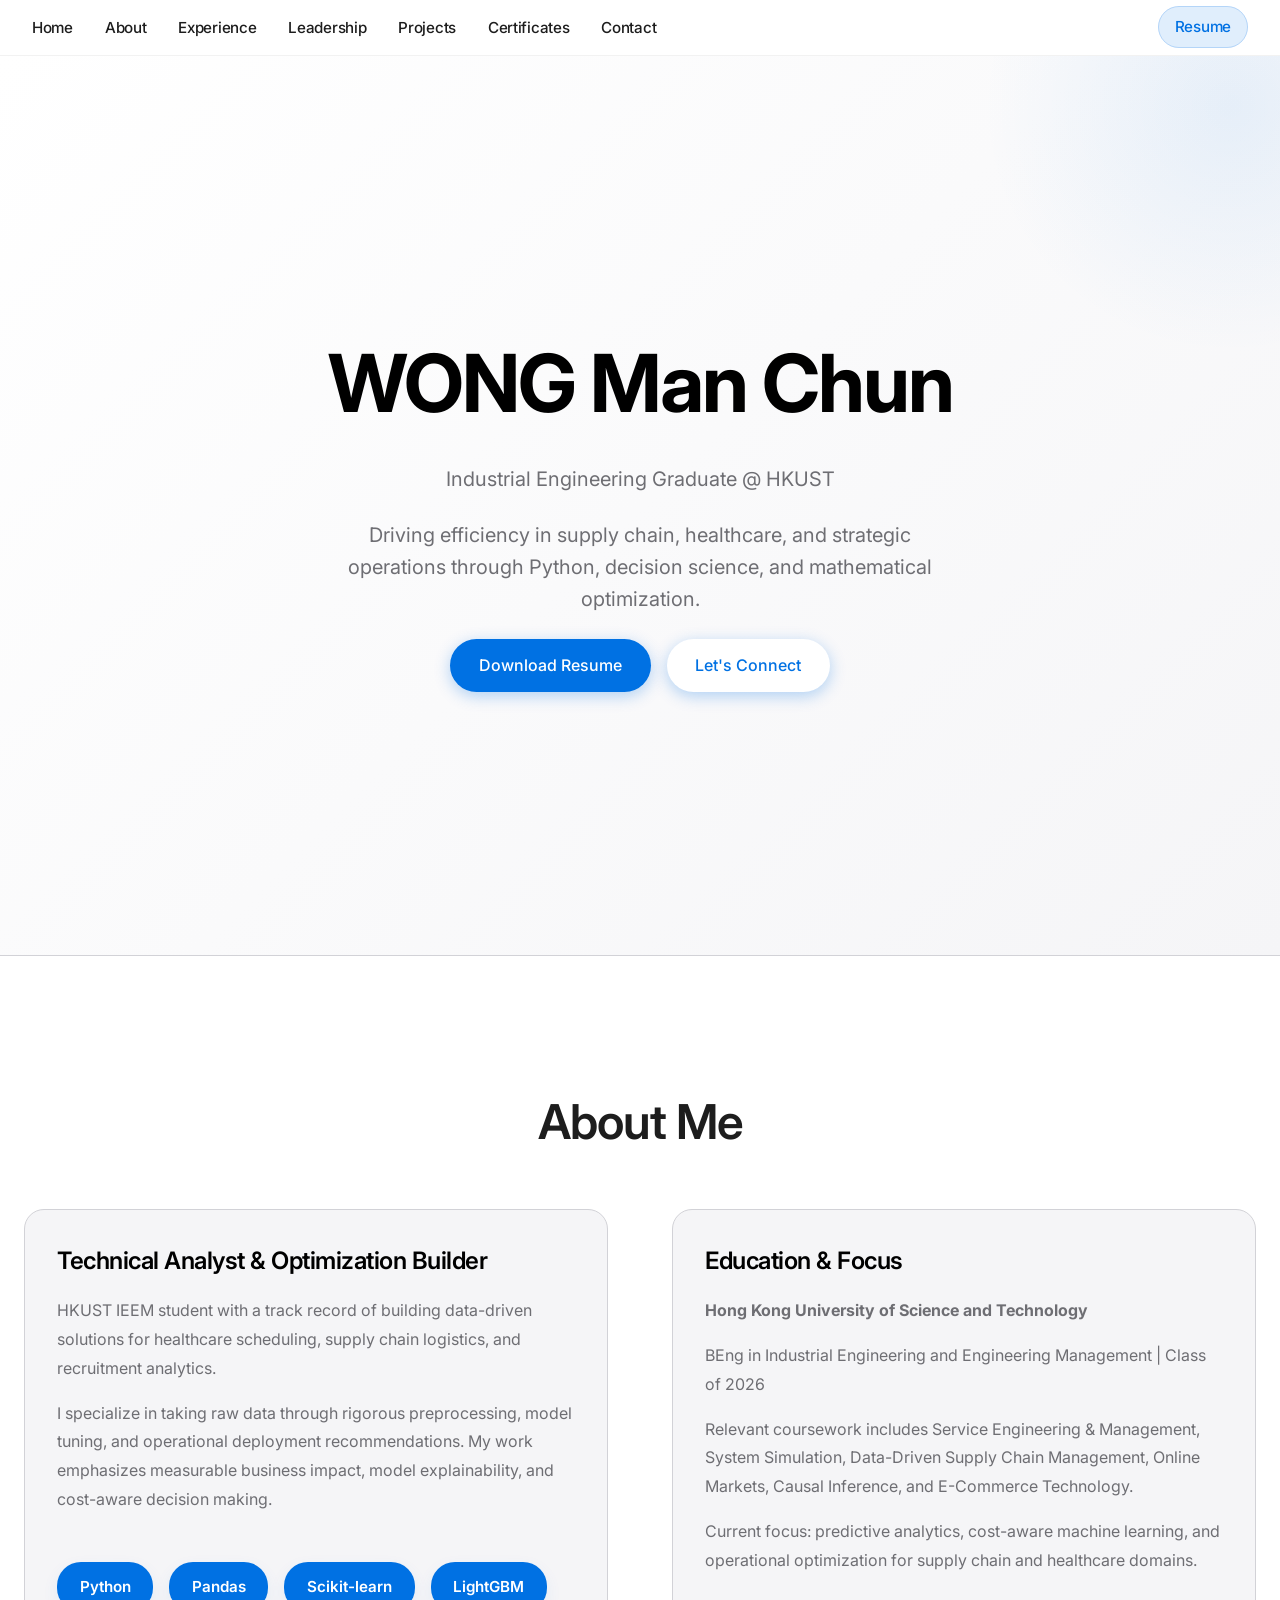
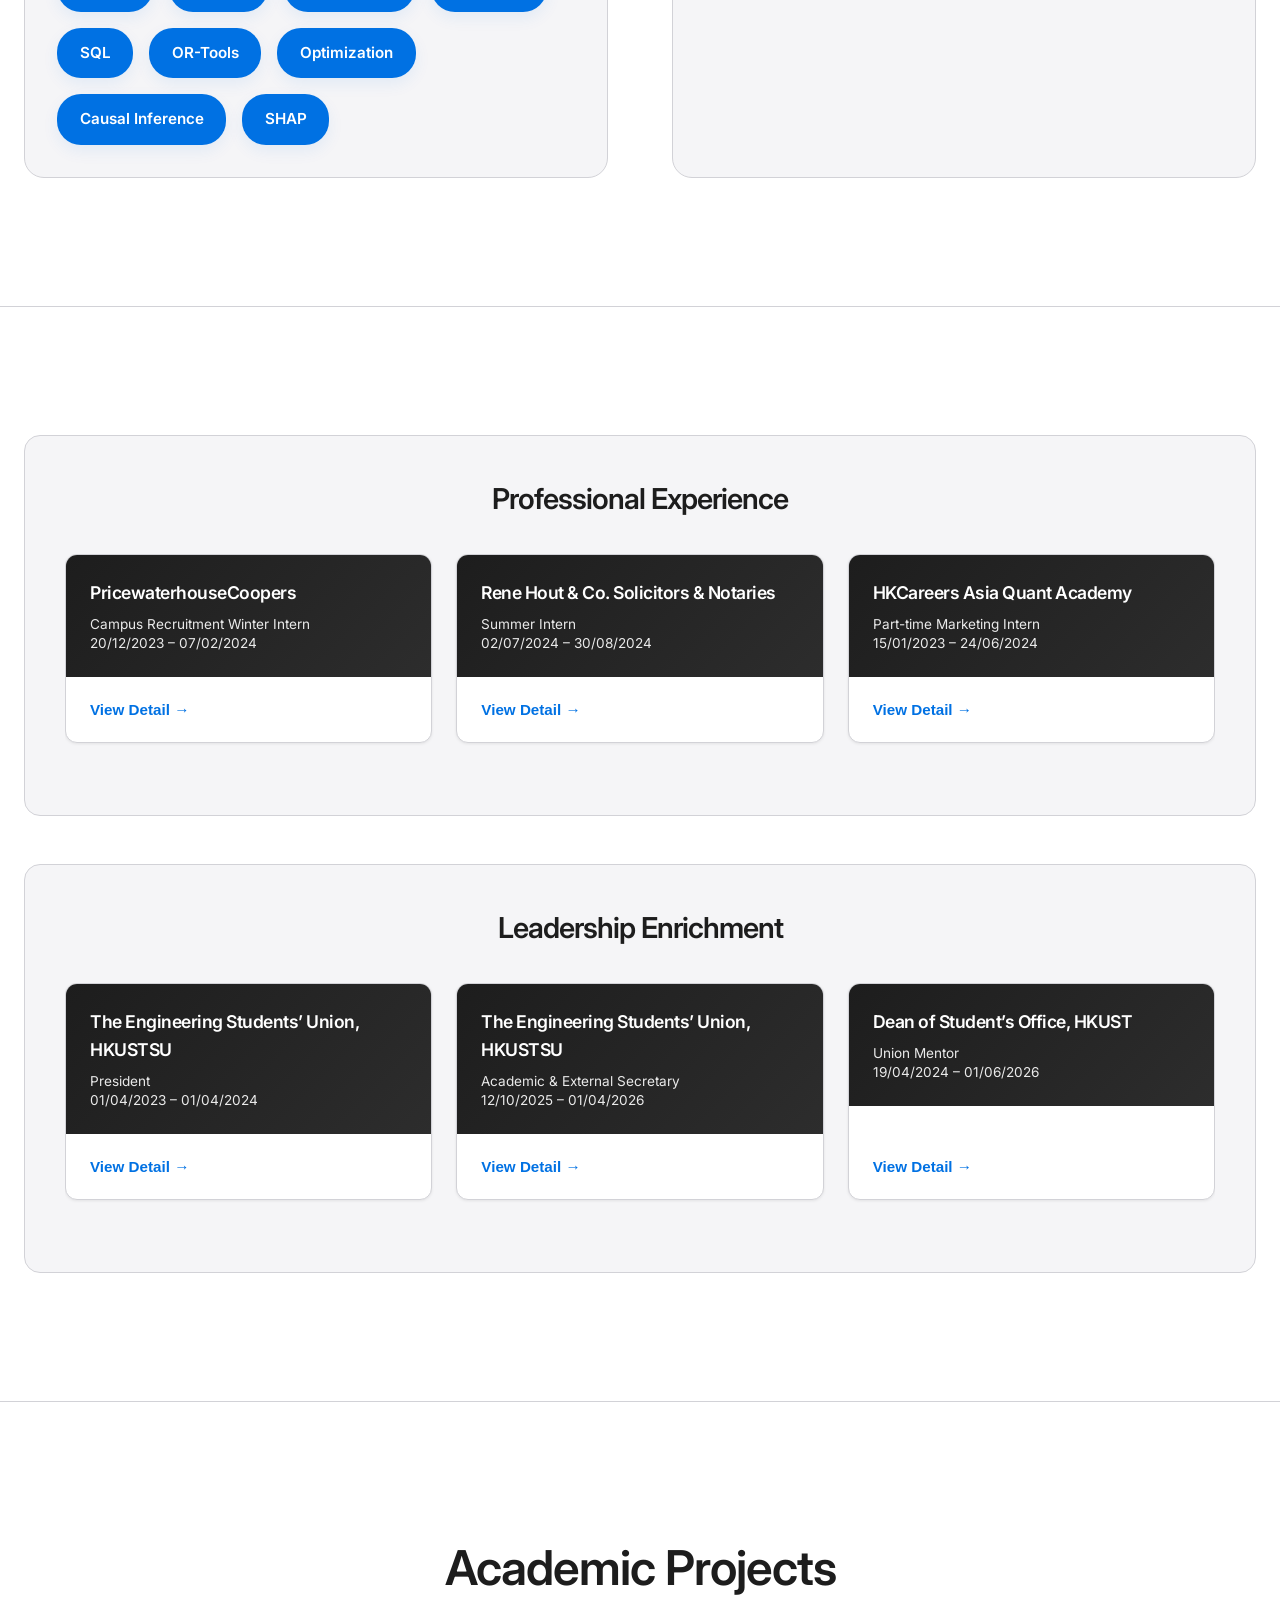
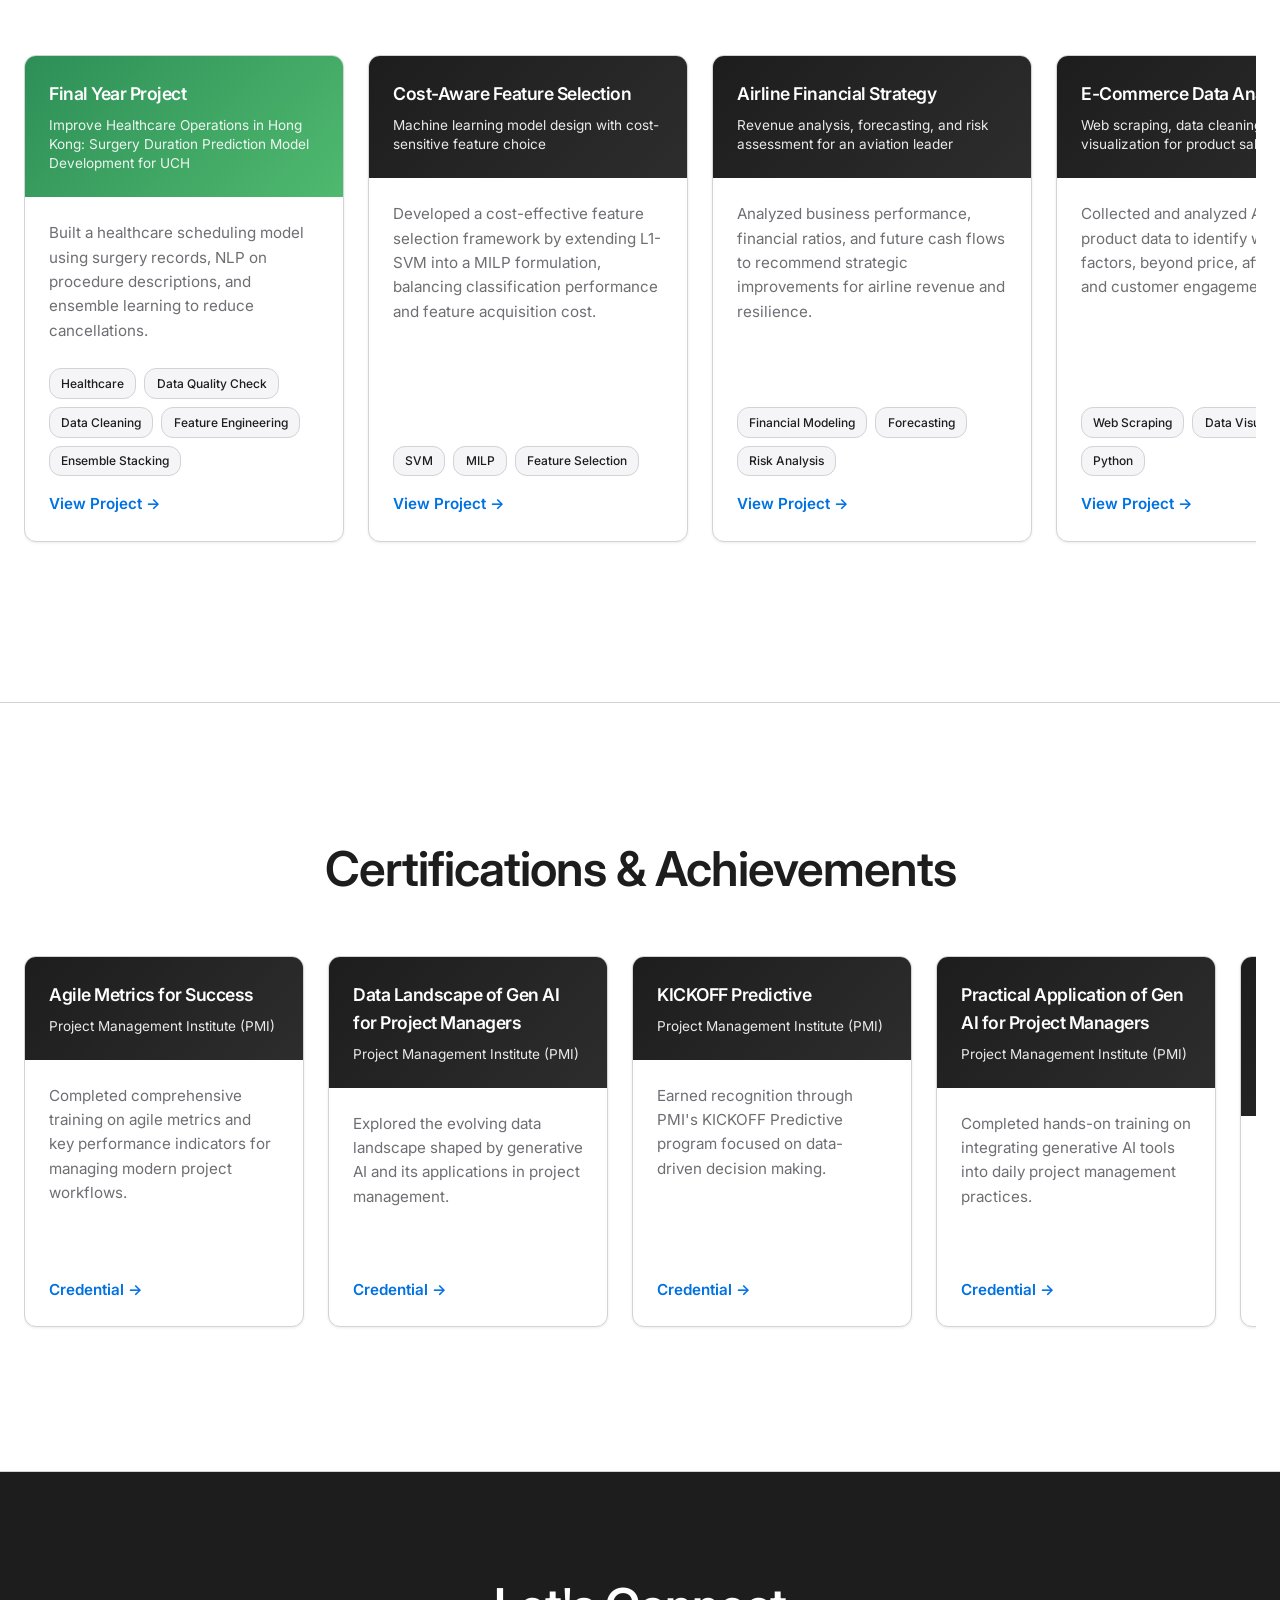
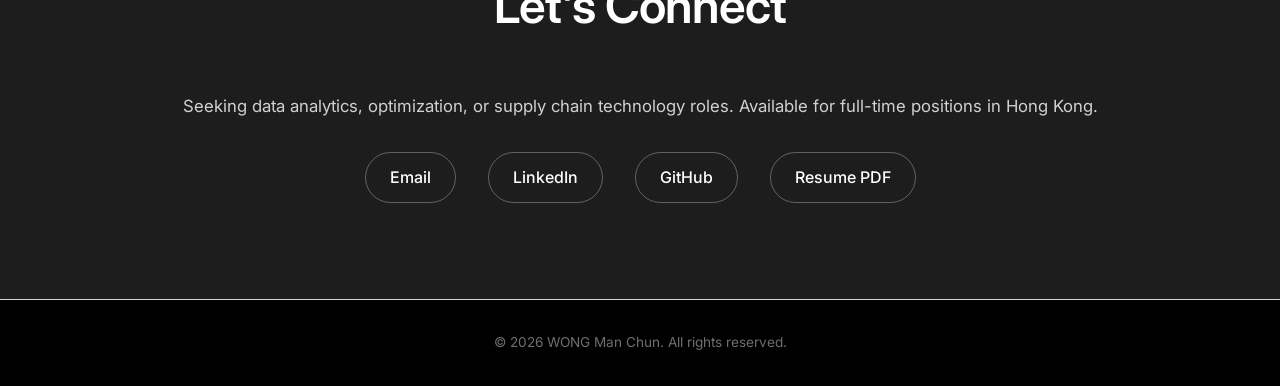
==== index.html @ 38a35022 "Enhance project descriptions and add tags for improved clarity and organization across multiple proj" ====
<!DOCTYPE html>
<html lang="en">
<head>
    <meta charset="UTF-8">
    <meta name="viewport" content="width=device-width, initial-scale=1.0">
    <meta name="description" content="Personal portfolio showcasing academic projects and professional work">
    <title>WONG Man Chun - Academic Portfolio</title>
    <link rel="preconnect" href="https://fonts.googleapis.com">
    <link rel="preconnect" href="https://fonts.gstatic.com" crossorigin>
    <link href="https://fonts.googleapis.com/css2?family=Inter:wght@400;500;600;700;800&display=swap" rel="stylesheet">
    <style>
        * {
            margin: 0;
            padding: 0;
            box-sizing: border-box;
        }

        :root {
            --color-primary: #000;
            --color-secondary: #1d1d1d;
            --color-light: #f5f5f7;
            --color-accent: #0071e3;
            --color-accent-hover: #0077ed;
            --color-text: #1d1d1d;
            --color-text-secondary: #6e6e73;
            --color-border: #d2d2d7;
            --transition: all 0.3s cubic-bezier(0.4, 0, 0.2, 1);
            --shadow-sm: 0 1px 3px rgba(0, 0, 0, 0.08);
            --shadow-md: 0 4px 12px rgba(0, 0, 0, 0.1);
            --shadow-lg: 0 12px 40px rgba(0, 0, 0, 0.12);
        }

        body {
            font-family: 'Inter', -apple-system, BlinkMacSystemFont, 'Segoe UI', 'Helvetica Neue', sans-serif;
            line-height: 1.6;
            color: var(--color-text);
            background-color: #ffffff;
            overflow-x: hidden;
        }

        html {
            scroll-behavior: smooth;
        }

        /* Navigation */
        nav {
            position: fixed;
            top: 0;
            width: 100%;
            background: rgba(255, 255, 255, 0.95);
            backdrop-filter: blur(10px);
            border-bottom: 1px solid rgba(0, 0, 0, 0.05);
            z-index: 1000;
            height: 56px;
            display: flex;
            align-items: center;
        }

        nav ul {
            display: flex;
            align-items: center;
            justify-content: center;
            list-style: none;
            gap: 2rem;
            width: 100%;
            padding: 0 2rem;
        }

        nav a {
            text-decoration: none;
            color: var(--color-text);
            font-size: 0.95rem;
            font-weight: 500;
            letter-spacing: -0.3px;
            transition: var(--transition);
            position: relative;
        }

        nav li.nav-button {
            margin-left: auto;
        }

        nav li.nav-button a {
            padding: 0.65rem 1rem;
            border-radius: 999px;
            background: rgba(0, 113, 227, 0.12);
            border: 1px solid rgba(0, 113, 227, 0.2);
            color: var(--color-accent);
        }

        nav li.nav-button a:hover {
            background: var(--color-accent);
            color: white;
        }

        nav li.nav-button a::after {
            display: none;
        }

        nav a::after {
            content: '';
            position: absolute;
            bottom: -6px;
            left: 0;
            width: 0;
            height: 2px;
            background: var(--color-accent);
            transition: var(--transition);
        }

        nav a:hover::after {
            width: 100%;
        }

        /* Spacing */
        body {
            padding-top: 56px;
        }

        .container {
            max-width: 1400px;
            margin: 0 auto;
            padding: 0 1.5rem;
        }

        /* Hero Section */
        .hero {
            height: 100vh;
            display: flex;
            flex-direction: column;
            justify-content: center;
            align-items: center;
            text-align: center;
            background: linear-gradient(135deg, #ffffff 0%, #f5f5f7 100%);
            position: relative;
            overflow: hidden;
        }

        .hero::before {
            content: '';
            position: absolute;
            width: 500px;
            height: 500px;
            background: radial-gradient(circle, rgba(0, 113, 227, 0.08) 0%, transparent 70%);
            border-radius: 50%;
            top: -200px;
            right: -200px;
        }

        .hero h1 {
            font-size: clamp(3rem, 8vw, 5rem);
            font-weight: 700;
            letter-spacing: -2px;
            margin-bottom: 1rem;
            color: var(--color-primary);
            position: relative;
            z-index: 1;
        }

        .hero p {
            font-size: clamp(1rem, 3vw, 1.25rem);
            color: var(--color-text-secondary);
            max-width: 600px;
            margin-bottom: 1.5rem;
            font-weight: 400;
            line-height: 1.6;
            position: relative;
            z-index: 1;
        }

        .hero-subtitle {
            font-size: clamp(1.15rem, 2.2vw, 1.5rem);
            color: var(--color-accent);
            font-weight: 600;
            margin-bottom: 1rem;
            position: relative;
            z-index: 1;
        }

        .hero-copy {
            max-width: 620px;
            margin: 0 auto 2rem;
            font-size: clamp(1rem, 2vw, 1.1rem);
            color: var(--color-text-secondary);
            line-height: 1.8;
            position: relative;
            z-index: 1;
        }

        .cta-button {
            display: inline-block;
            padding: 0.85rem 1.8rem;
            background: var(--color-accent);
            color: white;
            border: none;
            border-radius: 980px;
            text-decoration: none;
            font-weight: 500;
            font-size: 1rem;
            cursor: pointer;
            transition: var(--transition);
            position: relative;
            z-index: 1;
            box-shadow: 0 4px 16px rgba(0, 113, 227, 0.3);
        }

        .cta-button:hover {
            background: var(--color-accent-hover);
            box-shadow: 0 8px 24px rgba(0, 113, 227, 0.4);
            transform: translateY(-2px);
        }

        .hero-actions {
            display: flex;
            justify-content: center;
            align-items: center;
            gap: 1rem;
            flex-wrap: wrap;
            position: relative;
            z-index: 1;
        }

        .hero-highlights {
            display: inline-flex;
            flex-wrap: wrap;
            justify-content: center;
            gap: 0.75rem;
            margin-top: 1.75rem;
            position: relative;
            z-index: 1;
        }

        .hero-highlight {
            background: rgba(0, 113, 227, 0.1);
            color: var(--color-text);
            border: 1px solid rgba(0, 113, 227, 0.18);
            border-radius: 999px;
            padding: 0.8rem 1.15rem;
            font-size: 0.95rem;
            font-weight: 600;
        }

        .resume-bubble {
            display: inline-flex;
            align-items: center;
            justify-content: center;
            gap: 0.55rem;
            padding: 0.9rem 1.2rem;
            border-radius: 999px;
            background: rgba(0, 113, 227, 0.12);
            color: var(--color-primary);
            text-decoration: none;
            font-weight: 600;
            font-size: 0.95rem;
            transition: var(--transition);
            border: 1px solid rgba(0, 113, 227, 0.25);
            box-shadow: 0 8px 22px rgba(0, 113, 227, 0.08);
        }

        .resume-bubble:hover {
            background: var(--color-accent);
            color: white;
            border-color: transparent;
            transform: translateY(-2px);
        }

        .resume-bubble::before {
            content: '↗';
            display: inline-block;
            font-size: 1rem;
        }

        /* Sections */
        section {
            padding: 8rem 0;
            border-bottom: 1px solid var(--color-border);
            scroll-margin-top: 90px;
        }

        section:last-child {
            border-bottom: none;
        }

        h2 {
            font-size: clamp(2.2rem, 5vw, 3rem);
            font-weight: 600;
            margin-bottom: 3rem;
            text-align: center;
            letter-spacing: -1px;
        }

        h3 {
            font-weight: 600;
            letter-spacing: -0.5px;
        }

        /* About Section */
        .about {
            background: #ffffff;
        }

        .about-content {
            display: grid;
            grid-template-columns: 1fr 1fr;
            gap: 4rem;
            align-items: stretch;
        }

        .about-text {
            background: var(--color-light);
            border: 1px solid var(--color-border);
            border-radius: 20px;
            padding: 2rem;
            display: flex;
            flex-direction: column;
            justify-content: flex-start;
            gap: 1rem;
        }

        .about-text h3 {
            font-size: 1.5rem;
            margin-bottom: 0;
            color: var(--color-primary);
        }

        .about-text p {
            margin-bottom: 0;
            color: var(--color-text-secondary);
            line-height: 1.8;
            font-weight: 400;
        }

        .skills {
            display: flex;
            flex-wrap: wrap;
            gap: 1rem;
            margin-top: 2rem;
        }

        .skill-tag {
            background: var(--color-accent);
            padding: 0.75rem 1.35rem;
            border-radius: 24px;
            font-size: 0.95rem;
            border: 1px solid rgba(0, 113, 227, 0.15);
            color: white;
            font-weight: 600;
            transition: var(--transition);
            cursor: default;
            box-shadow: 0 6px 16px rgba(0, 113, 227, 0.08);
        }

        .skill-tag:hover {
            background: var(--color-accent-hover);
            color: white;
            box-shadow: 0 8px 20px rgba(0, 113, 227, 0.16);
        }

        /* Experience & Leadership Sections */
        .split-sections-wrapper {
            display: grid;
            grid-template-columns: 1fr;
            gap: 3rem;
            width: 100%;
        }

        .split-section {
            background: var(--color-light);
            border-radius: 16px;
            padding: 2.5rem;
            border: 1px solid var(--color-border);
            transition: var(--transition);
            scroll-margin-top: 90px;
        }

        .split-section:hover {
            box-shadow: var(--shadow-lg);
            border-color: var(--color-accent);
        }

        .split-section h2 {
            margin-bottom: 2rem;
            text-align: center;
            font-size: 1.8rem;
        }

        .split-scroll-wrap {
            overflow-x: auto;
            padding-bottom: 1rem;
            scroll-behavior: smooth;
        }

        .split-scroll-wrap::-webkit-scrollbar {
            height: 6px;
        }

        .split-scroll-wrap::-webkit-scrollbar-track {
            background: rgba(0, 0, 0, 0.05);
            border-radius: 10px;
        }

        .split-scroll-wrap::-webkit-scrollbar-thumb {
            background: var(--color-accent);
            border-radius: 10px;
        }

        .split-card-grid {
            display: flex;
            gap: 1.5rem;
            min-height: 100%;
        }

        .project-card {
            background: white;
            border-radius: 12px;
            overflow: hidden;
            transition: var(--transition);
            box-shadow: var(--shadow-sm);
            border: 1px solid var(--color-border);
            flex: 0 0 280px;
            display: flex;
            flex-direction: column;
        }

        .project-card:hover {
            transform: translateY(-8px);
            box-shadow: var(--shadow-lg);
            border-color: var(--color-accent);
        }

        .project-header {
            background: linear-gradient(135deg, var(--color-secondary) 0%, #2d2d2d 100%);
            color: white;
            padding: 1.5rem;
            flex-shrink: 0;
        }

        .project-header h3 {
            font-size: 1.1rem;
            margin-bottom: 0.5rem;
            font-weight: 600;
        }

        .project-header p {
            opacity: 0.8;
            font-size: 0.85rem;
            line-height: 1.4;
        }

        .project-card.final-year .project-header {
            background: linear-gradient(135deg, #2d8f57 0%, #4fb96f 100%);
        }

        .project-body {
            padding: 1.5rem;
            flex-grow: 1;
            display: flex;
            flex-direction: column;
        }

        .project-body p {
            color: var(--color-text-secondary);
            font-size: 0.95rem;
            line-height: 1.6;
            margin-bottom: 1rem;
            flex-grow: 1;
        }

        .project-tags {
            display: flex;
            flex-wrap: wrap;
            gap: 0.5rem;
            margin-bottom: 1rem;
        }

        .project-tag {
            background: var(--color-light);
            color: var(--color-text);
            padding: 0.3rem 0.7rem;
            border-radius: 12px;
            font-size: 0.75rem;
            font-weight: 500;
            border: 1px solid var(--color-border);
        }

        .project-link, .detail-button {
            color: var(--color-accent);
            text-decoration: none;
            font-weight: 600;
            font-size: 0.95rem;
            transition: var(--transition);
            display: inline-flex;
            align-items: center;
            gap: 0.5rem;
            background: none;
            border: none;
            cursor: pointer;
            padding: 0;
            margin-top: auto;
        }

        .project-link:hover, .detail-button:hover {
            color: var(--color-accent-hover);
            gap: 0.75rem;
        }

        /* Projects Section */
        .project-highlight-row {
            display: grid;
            grid-template-columns: 280px minmax(0, 1fr);
            gap: 2rem;
            align-items: stretch;
            margin-bottom: 3rem;
        }

        .project-card.fixed-card {
            min-width: 280px;
            max-width: 280px;
            align-self: stretch;
        }

        .projects-scroll-wrap {
            min-width: 0;
            overflow-x: auto;
            padding-bottom: 1rem;
            scroll-behavior: smooth;
        }

        .projects-scroll-wrap::-webkit-scrollbar {
            height: 6px;
        }

        .projects-scroll-wrap::-webkit-scrollbar-track {
            background: rgba(0, 0, 0, 0.05);
            border-radius: 10px;
        }

        .projects-scroll-wrap::-webkit-scrollbar-thumb {
            background: var(--color-accent);
            border-radius: 10px;
        }

        .project-cards-row {
            display: flex;
            gap: 1.5rem;
            min-height: 100%;
            padding-bottom: 1rem;
        }

        .project-cards-row .project-card {
            flex: 0 0 320px;
            width: 320px;
        }

        .projects-grid {
            display: grid;
            grid-template-columns: repeat(auto-fit, minmax(280px, 1fr));
            gap: 1.5rem;
            padding-bottom: 1rem;
        }

        .projects-grid::-webkit-scrollbar {
            height: 6px;
        }

        .projects-grid::-webkit-scrollbar-track {
            background: rgba(0, 0, 0, 0.05);
            border-radius: 10px;
        }

        .projects-grid::-webkit-scrollbar-thumb {
            background: var(--color-accent);
            border-radius: 10px;
        }

        .project-selector-row {
            display: flex;
            justify-content: space-between;
            align-items: center;
            gap: 1rem;
            flex-wrap: wrap;
            margin-bottom: 1.5rem;
        }

        .project-selector-label {
            display: block;
            margin-bottom: 0.5rem;
            font-size: 0.95rem;
            font-weight: 600;
            color: var(--color-text-secondary);
        }

        .project-select {
            width: min(420px, 100%);
            padding: 0.95rem 1rem;
            border: 1px solid var(--color-border);
            border-radius: 16px;
            background: white;
            color: var(--color-text);
            font-size: 1rem;
            transition: var(--transition);
        }

        .project-select:focus {
            outline: 2px solid rgba(0, 113, 227, 0.25);
            outline-offset: 2px;
        }

        .project-nav {
            display: flex;
            gap: 0.75rem;
        }

        .project-nav-button {
            border: 1px solid var(--color-border);
            background: white;
            color: var(--color-text);
            padding: 0.85rem 1rem;
            border-radius: 14px;
            cursor: pointer;
            transition: var(--transition);
            min-width: 3rem;
        }

        .project-nav-button:hover {
            border-color: var(--color-accent);
            color: var(--color-accent);
        }

        .project-tabs {
            display: flex;
            gap: 0.75rem;
            overflow-x: auto;
            padding-bottom: 0.5rem;
            scroll-behavior: smooth;
        }

        .project-tabs::-webkit-scrollbar {
            height: 6px;
        }

        .project-tabs::-webkit-scrollbar-track {
            background: rgba(0, 0, 0, 0.05);
            border-radius: 10px;
        }

        .project-tabs::-webkit-scrollbar-thumb {
            background: var(--color-accent);
            border-radius: 10px;
        }

        .project-tab-button {
            border: 1px solid var(--color-border);
            background: var(--color-light);
            color: var(--color-text);
            border-radius: 999px;
            padding: 0.7rem 1rem;
            font-size: 0.9rem;
            cursor: pointer;
            transition: var(--transition);
            white-space: nowrap;
        }

        .project-tab-button.active,
        .project-tab-button:hover {
            background: var(--color-accent);
            color: white;
            border-color: var(--color-accent);
        }

        .project-viewer {
            display: grid;
            gap: 1.5rem;
        }

        .project-viewer .project-card {
            max-width: 100%;
            flex: none;
        }

        .project-card.hidden {
            display: none;
        }

        /* Certificates Grid */
        #certificates-grid {
            display: flex;
            overflow-x: auto;
            gap: 1.5rem;
            padding-bottom: 1rem;
            scroll-behavior: smooth;
        }

        #certificates-grid::-webkit-scrollbar {
            height: 6px;
        }

        #certificates-grid::-webkit-scrollbar-track {
            background: rgba(0, 0, 0, 0.05);
            border-radius: 10px;
        }

        #certificates-grid::-webkit-scrollbar-thumb {
            background: var(--color-accent);
            border-radius: 10px;
        }

        /* Detail Panel */
        .detail-panel {
            display: none;
            margin-top: 2rem;
            padding: 2rem;
            background: var(--color-light);
            border: 1px solid var(--color-border);
            border-radius: 16px;
            box-shadow: var(--shadow-md);
            animation: slideIn 0.3s ease-out;
            position: relative;
        }

        .detail-panel.active {
            display: block;
        }

        .detail-close {
            display: inline-flex;
            align-items: center;
            justify-content: center;
            padding: 0.65rem 1rem;
            border: 1px solid var(--color-border);
            border-radius: 999px;
            background: white;
            color: var(--color-text);
            font-size: 0.95rem;
            font-weight: 600;
            cursor: pointer;
            transition: var(--transition);
            margin-bottom: 1rem;
        }

        .detail-close:hover {
            background: var(--color-accent);
            color: white;
            border-color: var(--color-accent);
        }

        @keyframes slideIn {
            from {
                opacity: 0;
                transform: translateY(-10px);
            }
            to {
                opacity: 1;
                transform: translateY(0);
            }
        }

        .detail-panel h3 {
            margin-bottom: 1rem;
            font-size: 1.3rem;
            color: var(--color-primary);
        }

        .detail-panel ul {
            list-style: disc;
            margin-left: 1.5rem;
            margin-top: 1rem;
        }

        .detail-panel li {
            margin-bottom: 1rem;
            color: var(--color-text-secondary);
            line-height: 1.7;
        }

        /* Contact Section */
        .contact {
            background: linear-gradient(135deg, var(--color-secondary) 0%, #1d1d1d 100%);
            color: white;
            text-align: center;
            padding: 6rem 0 !important;
            border-bottom: none !important;
        }

        .contact h2 {
            color: white;
        }

        .contact p {
            color: rgba(255, 255, 255, 0.8);
            font-size: 1.05rem;
            margin-bottom: 2rem;
        }

        .contact-info {
            display: flex;
            justify-content: center;
            gap: 2rem;
            flex-wrap: wrap;
        }

        .contact-info a {
            color: white;
            text-decoration: none;
            font-weight: 500;
            padding: 0.75rem 1.5rem;
            border: 1px solid rgba(255, 255, 255, 0.3);
            border-radius: 980px;
            transition: var(--transition);
        }

        .contact-info a:hover {
            background: white;
            color: var(--color-primary);
            border-color: white;
        }

        /* Footer */
        footer {
            background: var(--color-primary);
            color: var(--color-text-secondary);
            text-align: center;
            padding: 2rem;
            font-size: 0.85rem;
            border-top: 1px solid var(--color-border);
        }

        /* Responsive Design */
        @media (max-width: 1024px) {
            .project-highlight-row {
                flex-direction: column;
            }

            .project-card.fixed-card {
                flex: 1;
                min-width: auto;
                max-width: 100%;
            }

            .split-sections-wrapper {
                grid-template-columns: 1fr;
            }

            .about-content {
                grid-template-columns: 1fr;
                gap: 2rem;
            }

            nav ul {
                gap: 1.5rem;
            }

            nav a {
                font-size: 0.85rem;
            }
        }

        @media (max-width: 768px) {
            .hero h1 {
                font-size: 2rem;
            }

            .hero p {
                font-size: 1rem;
            }

            h2 {
                font-size: 1.5rem;
                margin-bottom: 2rem;
            }

            section {
                padding: 3rem 0;
            }

            nav ul {
                gap: 1rem;
                font-size: 0.8rem;
            }

            .project-card {
                flex: 0 0 250px;
            }

            .project-viewer .project-card {
                flex: none;
                width: 100%;
            }

            .split-section {
                padding: 1.5rem;
            }

            .split-section h2 {
                font-size: 1.3rem;
            }

            .container {
                padding: 0 1.5rem;
            }

            .contact-info {
                gap: 1rem;
            }

            .contact-info a {
                padding: 0.6rem 1rem;
                font-size: 0.9rem;
            }
        }

        @media (max-width: 480px) {
            nav {
                position: relative;
                height: auto;
            }

            nav ul {
                flex-direction: column;
                gap: 0.75rem;
                padding: 1rem;
            }

            body {
                padding-top: 0;
            }

            .hero {
                height: auto;
                padding: 3rem 0;
            }

            .project-card {
                flex: 0 0 220px;
            }

            section {
                padding: 2rem 0;
            }
        }
    </style>
</head>
<body>
    <!-- Navigation -->
    <nav aria-label="Primary navigation">
        <ul>
            <li><a href="#home">Home</a></li>
            <li><a href="#about">About</a></li>
            <li><a href="#experience">Experience</a></li>
            <li><a href="#leadership">Leadership</a></li>
            <li><a href="#projects">Projects</a></li>
            <li><a href="#certificates">Certificates</a></li>
            <li><a href="#contact">Contact</a></li>
            <li class="nav-button"><a href="resume.pdf" target="_blank" rel="noopener noreferrer">Resume</a></li>
        </ul>
    </nav>

    <main>

    <!-- Hero Section -->
    <section class="hero" id="home">
        <h1>WONG Man Chun</h1>
        <p class="hero-subtitle">Industrial Engineering Graduate @ HKUST</p>
        <p class="hero-copy">Driving efficiency in supply chain, healthcare, and strategic operations through Python, decision science, and mathematical optimization.</p>
        <div class="hero-actions">
            <a href="resume.pdf" class="cta-button" target="_blank" rel="noopener noreferrer">Download Resume</a>
            <a href="#contact" class="cta-button" style="background: white; color: var(--color-accent);">Let's Connect</a>
        </div>
    </section>

    <!-- About Section -->
    <section class="about" id="about">
        <div class="container">
            <h2>About Me</h2>
            <div class="about-content">
                <div class="about-text">
                    <h3>Technical Analyst & Optimization Builder</h3>
                    <p>HKUST IEEM student with a track record of building data-driven solutions for healthcare scheduling, supply chain logistics, and recruitment analytics.</p>
                    <p>I specialize in taking raw data through rigorous preprocessing, model tuning, and operational deployment recommendations. My work emphasizes measurable business impact, model explainability, and cost-aware decision making.</p>
                    <div class="skills">
                        <span class="skill-tag">Python</span>
                        <span class="skill-tag">Pandas</span>
                        <span class="skill-tag">Scikit-learn</span>
                        <span class="skill-tag">LightGBM</span>
                        <span class="skill-tag">SQL</span>
                        <span class="skill-tag">OR-Tools</span>
                        <span class="skill-tag">Optimization</span>
                        <span class="skill-tag">Causal Inference</span>
                        <span class="skill-tag">SHAP</span>
                    </div>
                </div>
                <div class="about-text">
                    <h3>Education & Focus</h3>
                    <p><strong>Hong Kong University of Science and Technology</strong></p>
                    <p>BEng in Industrial Engineering and Engineering Management | Class of 2026</p>
                    <p>Relevant coursework includes Service Engineering & Management, System Simulation, Data-Driven Supply Chain Management, Online Markets, Causal Inference, and E-Commerce Technology.</p>
                    <p>Current focus: predictive analytics, cost-aware machine learning, and operational optimization for supply chain and healthcare domains.</p>
                </div>
            </div>
        </div>
    </section>

    <!-- Experience Section -->
    <section class="projects" id="experience">
        <div class="container">
            <div class="split-sections-wrapper">
                <div class="split-section" id="experience-list">
                    <h2>Professional Experience</h2>
                    <div class="projects-scroll-wrap">
                        <div class="projects-grid">
                            <div class="project-card">
                                <div class="project-header">
                                    <h3>PricewaterhouseCoopers</h3>
                                    <p style="opacity: 0.9; margin: 0;">Campus Recruitment Winter Intern<br>20/12/2023 – 07/02/2024</p>
                                </div>
                                <div class="project-body">
                                    <button class="detail-button" aria-controls="detail-pwc" aria-expanded="false" onclick="showDetail('detail-pwc')">View Detail →</button>
                                </div>
                            </div>
                            <div class="project-card">
                                <div class="project-header">
                                    <h3>Rene Hout & Co. Solicitors & Notaries</h3>
                                    <p style="opacity: 0.9; margin: 0;">Summer Intern<br>02/07/2024 – 30/08/2024</p>
                                </div>
                                <div class="project-body">
                                    <button class="detail-button" aria-controls="detail-rene" aria-expanded="false" onclick="showDetail('detail-rene')">View Detail →</button>
                                </div>
                            </div>
                            <div class="project-card">
                                <div class="project-header">
                                    <h3>HKCareers Asia Quant Academy</h3>
                                    <p style="opacity: 0.9; margin: 0;">Part-time Marketing Intern<br>15/01/2023 – 24/06/2024</p>
                                </div>
                                <div class="project-body">
                                    <button class="detail-button" aria-controls="detail-hkcareers" aria-expanded="false" onclick="showDetail('detail-hkcareers')">View Detail →</button>
                                </div>
                            </div>
                        </div>
                    </div>
                </div>

                <div class="split-section" id="leadership">
                    <h2>Leadership Enrichment</h2>
                    <div class="projects-scroll-wrap">
                        <div class="projects-grid">
                            <div class="project-card">
                                <div class="project-header">
                                    <h3>The Engineering Students’ Union, HKUSTSU</h3>
                                    <p style="opacity: 0.9; margin: 0;">President<br>01/04/2023 – 01/04/2024</p>
                                </div>
                                <div class="project-body">
                                    <button class="detail-button" aria-controls="detail-hkustsu" aria-expanded="false" onclick="showDetail('detail-hkustsu')">View Detail →</button>
                                </div>
                            </div>
                            <div class="project-card">
                                <div class="project-header">
                                    <h3>The Engineering Students’ Union, HKUSTSU</h3>
                                    <p style="opacity: 0.9; margin: 0;">Academic & External Secretary<br>12/10/2025 – 01/04/2026</p>
                                </div>
                                <div class="project-body">
                                    <button class="detail-button" aria-controls="detail-hkustsu" aria-expanded="false" onclick="showDetail('detail-hkustsu')">View Detail →</button>
                                </div>
                            </div>
                            <div class="project-card">
                                <div class="project-header">
                                    <h3>Dean of Student’s Office, HKUST</h3>
                                    <p style="opacity: 0.9; margin: 0;">Union Mentor<br>19/04/2024 – 01/06/2026</p>
                                </div>
                                <div class="project-body">
                                    <button class="detail-button" aria-controls="detail-mentor" aria-expanded="false" onclick="showDetail('detail-mentor')">View Detail →</button>
                                </div>
                            </div>
                        </div>
                    </div>
                </div>
            </div>
            <div id="detail-panels">
                <div id="detail-pwc" class="detail-panel">
                    <h3>PricewaterhouseCoopers — Campus Recruitment Winter Intern</h3>
                    <ul>
                        <li>Managed recruitment analytics for 1,600+ candidates using Workday and Excel, improving data quality and enabling faster stakeholder reporting for campus hiring decisions.</li>
                        <li>Built structured pipelines for candidate tracking, status reconciliation, and event registration across multiple internship streams.</li>
                        <li>Supported the delivery of employer branding and candidate engagement initiatives at the PwC Leap Program and HKU Career Fair 2024.</li>
                    </ul>
                </div>
                <div id="detail-rene" class="detail-panel">
                    <h3>Rene Hout & Co. Solicitors & Notaries — Summer Intern</h3>
                    <ul>
                        <li>Executed comprehensive land and company searches and registered conveyancing documents with the Land Registry; ensured 100% compliance with statutory legal standards and internal quality controls.</li>
                        <li>Conducted 3 on-site inspections to verify property conditions and assess physical assets, contributing to the due diligence process for conveyancing and real estate transactions.</li>
                        <li>Supported legal proceedings by attending court hearings and managing the filing of formal documents, demonstrating a practical understanding of Hong Kong judicial procedures and legal protocols.</li>
                    </ul>
                </div>
                <div id="detail-hkcareers" class="detail-panel">
                    <h3>HKCareers Asia Quant Academy — Part-time Marketing Intern</h3>
                    <ul>
                        <li>Created Python-based learning content and data visualizations for quant trading topics, including Pandas workflows, backtesting, and market analytics.</li>
                        <li>Analyzed historical financial data to identify downturn patterns and growth drivers, supporting course development with evidence-based insights.</li>
                        <li>Reviewed and synthesized quantitative curriculum material to maintain technical accuracy and relevance for prospective learners.</li>
                    </ul>
                </div>
                <div id="detail-hkustsu" class="detail-panel">
                    <h3>The Engineering Students’ Union, HKUSTSU</h3>
                    <p style="margin-top: 1.5rem; font-weight: 600;">President — 01/04/2023 – 01/04/2024</p>
                        <li>Directed an executive committee of 11 members by implementing a structured division of labor and streamlined internal communication protocols; orchestrated large-scale campus initiatives to enhance student engagement and professional development opportunities for 500+ engineering students.</li>
                        <li>Executed a strategic corporate outreach campaign, successfully pitching and securing sponsorships or participation from 50+ industry leaders, including CLP Power, Amazon, and Towngas.</li>
                    <p style="margin-top: 1.5rem; font-weight: 600;">Academic & External Secretary — 12/10/2025 – 01/04/2026</p>
                        <li>Responsible for the correspondence of the Union and external executive duties.</li>
                        <li>Managed all academic affairs of the Union, ensuring clear communication and alignment across student-led initiatives.</li>
                    <div class="project-tags">
                        <a class="project-tag" href="https://esu.su.hkust.edu.hk/index.html" target="_blank" rel="noopener noreferrer">Website</a>
                        <a class="project-tag" href="https://www.instagram.com/esu_hkustsu/" target="_blank" rel="noopener noreferrer">Instagram</a>
                    </div>
                </div>
                <div id="detail-mentor" class="detail-panel">
                    <h3>Dean of Student’s Office, HKUST — Union Mentor</h3>
                    <ul>
                        <li>Provided personalized coaching and developmental oversight for executive committees of The Engineering Students’ Union, identifying individual challenges and delivering tailored guidance to support personal growth.</li>
                        <li>Collaborated with the Leadership Advancement Program for Student Organizations to facilitate event planning and logistics, ensuring the successful execution of campus-wide leadership initiatives.</li>
                    </ul>
                    <div class="project-tags">
                        <a class="project-tag" href="https://www.instagram.com/hkust_dstossa/" target="_blank" rel="noopener noreferrer">Instagram</a>
                    </div>
                </div>
            </div>
        </div>
    </section>

    <script>
        function updateDetailButtons(activePanelId) {
            const buttons = document.querySelectorAll('.detail-button');
            buttons.forEach(button => {
                const target = button.getAttribute('aria-controls');
                button.setAttribute('aria-expanded', target === activePanelId ? 'true' : 'false');
            });
        }

        function showDetail(panelId) {
            const panels = document.querySelectorAll('#detail-panels .detail-panel');
            panels.forEach(panel => panel.classList.remove('active'));
            const target = document.getElementById(panelId);
            updateDetailButtons(panelId);
            if (target) {
                target.classList.add('active');
                target.scrollIntoView({ behavior: 'smooth', block: 'center' });
            }
        }

        function hideDetails() {
            const panels = document.querySelectorAll('#detail-panels .detail-panel');
            panels.forEach(panel => panel.classList.remove('active'));
            updateDetailButtons('');
            const section = document.getElementById('experience');
            if (section) {
                section.scrollIntoView({ behavior: 'smooth', block: 'start' });
            }
        }

        document.querySelectorAll('.detail-panel').forEach(panel => {
            const closeButton = document.createElement('button');
            closeButton.type = 'button';
            closeButton.className = 'detail-close';
            closeButton.textContent = 'Close details';
            closeButton.addEventListener('click', hideDetails);
            panel.insertBefore(closeButton, panel.firstChild);
        });

        window.addEventListener('DOMContentLoaded', () => {
            const projectSelector = document.getElementById('project-selector');
            const projectTabs = document.querySelectorAll('.project-tab-button');
            const projectCards = document.querySelectorAll('.academic-project-card');

            function setSelectedProject(projectId) {
                projectCards.forEach(card => {
                    card.classList.toggle('hidden', card.dataset.project !== projectId);
                });
                projectTabs.forEach(tab => {
                    const isActive = tab.dataset.project === projectId;
                    tab.classList.toggle('active', isActive);
                    tab.setAttribute('aria-selected', isActive ? 'true' : 'false');
                });
                if (projectSelector) {
                    projectSelector.value = projectId;
                }
                const activeTab = document.querySelector(`.project-tab-button[data-project="${projectId}"]`);
                if (activeTab) {
                    activeTab.scrollIntoView({ behavior: 'smooth', inline: 'center', block: 'nearest' });
                }
            }

            function changeProject(direction) {
                if (!projectSelector) return;
                const values = Array.from(projectSelector.options).map(option => option.value);
                const currentIndex = values.indexOf(projectSelector.value);
                const nextIndex = (currentIndex + direction + values.length) % values.length;
                setSelectedProject(values[nextIndex]);
            }

            if (projectSelector) {
                projectSelector.addEventListener('change', event => {
                    setSelectedProject(event.target.value);
                });
            }

            projectTabs.forEach(tab => {
                tab.addEventListener('click', () => {
                    setSelectedProject(tab.dataset.project);
                });
            });

            const prevButton = document.getElementById('prev-project');
            const nextButton = document.getElementById('next-project');

            if (prevButton) {
                prevButton.addEventListener('click', () => changeProject(-1));
            }

            if (nextButton) {
                nextButton.addEventListener('click', () => changeProject(1));
            }

            setSelectedProject('final-year');
        });
    </script>

    <!-- Projects Section -->
    <section class="projects" id="projects">
        <div class="container">
            <h2>Academic Projects</h2>
            <div class="projects-scroll-wrap">
                <div class="project-cards-row">
                    <div class="project-card final-year">
                        <div class="project-header">
                            <h3>Final Year Project</h3>
                            <p style="opacity: 0.9; margin: 0;">Improve Healthcare Operations in Hong Kong: Surgery Duration Prediction Model Development for UCH</p>
                        </div>
                        <div class="project-body">
                            <p>Built a healthcare scheduling model using surgery records, NLP on procedure descriptions, and ensemble learning to reduce cancellations.</p>
                            <div class="project-tags">
                                <span class="project-tag">Healthcare</span>
                                <span class="project-tag">Data Quality Check</span>
                                <span class="project-tag">Data Cleaning</span>
                                <span class="project-tag">Feature Engineering</span>
                                <span class="project-tag">Ensemble Stacking</span>
                            </div>
                            <a href="project-final-year-surgery-scheduling.html" class="project-link">View Project →</a>
                        </div>
                    </div>
                    <div class="project-card">
                        <div class="project-header">
                            <h3>Cost-Aware Feature Selection</h3>
                            <p style="opacity: 0.9; margin: 0;">Machine learning model design with cost-sensitive feature choice</p>
                        </div>
                        <div class="project-body">
                            <p>Developed a cost-effective feature selection framework by extending L1-SVM into a MILP formulation, balancing classification performance and feature acquisition cost.</p>
                            <div class="project-tags">
                                <span class="project-tag">SVM</span>
                                <span class="project-tag">MILP</span>
                                <span class="project-tag">Feature Selection</span>
                            </div>
                            <a href="project-cost-effective-feature-selection.html" class="project-link">View Project →</a>
                        </div>
                    </div>
                    <div class="project-card">
                        <div class="project-header">
                            <h3>Airline Financial Strategy</h3>
                            <p style="opacity: 0.9; margin: 0;">Revenue analysis, forecasting, and risk assessment for an aviation leader</p>
                        </div>
                        <div class="project-body">
                            <p>Analyzed business performance, financial ratios, and future cash flows to recommend strategic improvements for airline revenue and resilience.</p>
                            <div class="project-tags">
                                <span class="project-tag">Financial Modeling</span>
                                <span class="project-tag">Forecasting</span>
                                <span class="project-tag">Risk Analysis</span>
                            </div>
                            <a href="project-cathay-pacific-analysis.html" class="project-link">View Project →</a>
                        </div>
                    </div>
                    <div class="project-card">
                        <div class="project-header">
                            <h3>E-Commerce Data Analysis</h3>
                            <p style="opacity: 0.9; margin: 0;">Web scraping, data cleaning, and visualization for product sales insights</p>
                        </div>
                        <div class="project-body">
                            <p>Collected and analyzed Amazon product data to identify which factors, beyond price, affect sales and customer engagement.</p>
                            <div class="project-tags">
                                <span class="project-tag">Web Scraping</span>
                                <span class="project-tag">Data Visualization</span>
                                <span class="project-tag">Python</span>
                            </div>
                            <a href="project-ecommerce-data-analysis.html" class="project-link">View Project →</a>
                        </div>
                    </div>
                    <div class="project-card">
                        <div class="project-header">
                            <h3>Vehicle Routing & Zone Optimization</h3>
                            <p style="opacity: 0.9; margin: 0;">Logistics optimization using clustering, TSP solving, and parallel processing</p>
                        </div>
                        <div class="project-body">
                            <p>Designed optimal delivery zones for 30 customer sites across 5 weekdays to minimize total travel distance and routing costs.</p>
                            <div class="project-tags">
                                <span class="project-tag">Optimization</span>
                                <span class="project-tag">OR-Tools</span>
                                <span class="project-tag">Clustering</span>
                            </div>
                            <a href="project-vehicle-routing-optimization.html" class="project-link">View Project →</a>
                        </div>
                    </div>
                    <div class="project-card">
                        <div class="project-header">
                            <h3>Tesla Supply Chain Analysis</h3>
                            <p style="opacity: 0.9; margin: 0;">Strategic analysis of EV manufacturer's supply chain resilience and optimization</p>
                        </div>
                        <div class="project-body">
                            <p>Analyzed Tesla's global supply chain, focusing on inventory management, risk mitigation, and strategic recommendations for operational excellence.</p>
                            <div class="project-tags">
                                <span class="project-tag">Supply Chain</span>
                                <span class="project-tag">Risk Analysis</span>
                                <span class="project-tag">Strategic Planning</span>
                            </div>
                            <a href="project-tesla-supply-chain-analysis.html" class="project-link">View Project →</a>
                        </div>
                    </div>
                    <div class="project-card">
                        <div class="project-header">
                            <h3>RGGI Manufacturing Causal Analysis</h3>
                            <p style="opacity: 0.9; margin: 0;">Geographic RDD + DiD study of RGGI's impact on manufacturing employment</p>
                        </div>
                        <div class="project-body">
                            <p>Investigated whether the 2009 RGGI carbon tax caused manufacturing job or factory relocation from RGGI border counties to neighboring non-RGGI counties.</p>
                            <div class="project-tags">
                                <span class="project-tag">Causal Inference</span>
                                <span class="project-tag">Difference-in-Differences</span>
                                <span class="project-tag">Geographic RDD</span>
                            </div>
                            <a href="project-rggi-manufacturing-causal-analysis.html" class="project-link">View Project →</a>
                        </div>
                    </div>
                    <div class="project-card">
                        <div class="project-header">
                            <h3>Inference for Learning Agents</h3>
                            <p style="opacity: 0.9; margin: 0;">Value inference from bids in quality-weighted first-price auctions</p>
                        </div>
                        <div class="project-body">
                            <p>Simulated no-regret bidders to recover private values, then evaluated inference quality and the impact of inferred reserve pricing on auction revenue.</p>
                            <div class="project-tags">
                                <span class="project-tag">Auction Design</span>
                                <span class="project-tag">No-Regret Learning</span>
                                <span class="project-tag">Inference</span>
                            </div>
                            <a href="project-ieda-4000c-inference.html" class="project-link">View Project →</a>
                        </div>
                    </div>
                </div>
            </div>
        </div>
    </section>

    <!-- Certificates Section -->
    <section class="projects" id="certificates">
        <div class="container">
            <h2>Certifications & Achievements</h2>
            <div class="projects-grid" id="certificates-grid">
                <!-- Certificate 1 -->
                <div class="project-card">
                    <div class="project-header">
                        <h3>Agile Metrics for Success</h3>
                        <p style="opacity: 0.9; margin: 0;">Project Management Institute (PMI)</p>
                    </div>
                    <div class="project-body">
                        <p>Completed comprehensive training on agile metrics and key performance indicators for managing modern project workflows.</p>
                        <a href="https://www.credly.com/badges/02866cb1-0d6e-44c3-9726-d4e2f9f633ad/linked_in_profile" target="_blank" class="project-link">Credential →</a>
                    </div>
                </div>

                <!-- Certificate 2 -->
                <div class="project-card">
                    <div class="project-header">
                        <h3>Data Landscape of Gen AI for Project Managers</h3>
                        <p style="opacity: 0.9; margin: 0;">Project Management Institute (PMI)</p>
                    </div>
                    <div class="project-body">
                        <p>Explored the evolving data landscape shaped by generative AI and its applications in project management.</p>
                        <a href="https://www.credly.com/badges/ed64b74a-f461-4d5c-8d55-ff371ed0ea2b/linked_in_profile" target="_blank" class="project-link">Credential →</a>
                    </div>
                </div>

                <!-- Certificate 3 -->
                <div class="project-card">
                    <div class="project-header">
                        <h3>KICKOFF Predictive</h3>
                        <p style="opacity: 0.9; margin: 0;">Project Management Institute (PMI)</p>
                    </div>
                    <div class="project-body">
                        <p>Earned recognition through PMI's KICKOFF Predictive program focused on data-driven decision making.</p>
                        <a href="https://www.credly.com/badges/4e7bd319-48fe-474e-a8f8-fa2b89d694e7/linked_in_profile" target="_blank" class="project-link">Credential →</a>
                    </div>
                </div>

                <!-- Certificate 4 -->
                <div class="project-card">
                    <div class="project-header">
                        <h3>Practical Application of Gen AI for Project Managers</h3>
                        <p style="opacity: 0.9; margin: 0;">Project Management Institute (PMI)</p>
                    </div>
                    <div class="project-body">
                        <p>Completed hands-on training on integrating generative AI tools into daily project management practices.</p>
                        <a href="https://www.credly.com/badges/6581ac24-881d-485f-be4a-b64ce0bcc164/linked_in_profile" target="_blank" class="project-link">Credential →</a>
                    </div>
                </div>

                <!-- Certificate 5 -->
                <div class="project-card">
                    <div class="project-header">
                        <h3>Talking to AI: Prompt Engineering for Project Managers</h3>
                        <p style="opacity: 0.9; margin: 0;">Project Management Institute (PMI)</p>
                    </div>
                    <div class="project-body">
                        <p>Mastered effective prompt engineering techniques to maximize the value of AI tools in project management workflows.</p>
                        <a href="https://www.credly.com/badges/2f61b20b-e663-49c7-b8e1-aec4f1940983/linked_in_profile" target="_blank" class="project-link">Credential →</a>
                    </div>
                </div>

                <!-- Certificate 6 -->
                <div class="project-card">
                    <div class="project-header">
                        <h3>Environmental, Social, and Governance (ESG)</h3>
                        <p style="opacity: 0.9; margin: 0;">Bloomberg for Education</p>
                    </div>
                    <div class="project-body">
                        <p>Completed comprehensive course on ESG principles and their impact on organizational strategy and sustainability.</p>
                        <a href="https://portal.bloombergforeducation.com/certificates/ZY8P6vxgFd7tK4XBcT5255Cp" target="_blank" class="project-link">Credential →</a>
                    </div>
                </div>

                <!-- Certificate 7 -->
                <div class="project-card">
                    <div class="project-header">
                        <h3>Hong Kong Future Leader Awards 2023 — Finalist</h3>
                        <p style="opacity: 0.9; margin: 0;">CTGoodjobs × Hong Kong Economic Times</p>
                    </div>
                    <div class="project-body">
                        <p>Recognized as a finalist in the prestigious Hong Kong Future Leader Awards 2023, celebrating emerging leadership talent.</p>
                        <a href="https://ochmember.opencerthub.com/verification/?token=vhfsdNCq6BGwPr3M" target="_blank" class="project-link">Credential →</a>
                    </div>
                </div>

                <!-- Certificate 8 -->
                <div class="project-card">
                    <div class="project-header">
                        <h3>SAP: Supply Chain Logistics & Transportation in S/4 HANA</h3>
                        <p style="opacity: 0.9; margin: 0;">Udemy</p>
                    </div>
                    <div class="project-body">
                        <p>Completed 25-hour intensive course on SAP S/4 HANA supply chain logistics and transportation modules. (Completed Jan 16, 2026)</p>
                        <a href="https://www.udemy.com/certificate/UC-7d188a11-9478-4966-bd2d-b0daeae1cecb/" target="_blank" class="project-link">Credential →</a>
                    </div>
                </div>

                <!-- Certificate 9 -->
                <div class="project-card">
                    <div class="project-header">
                        <h3>Accenture Case Simulation</h3>
                        <p style="opacity: 0.9; margin: 0;">Career Hackers × Accenture</p>
                    </div>
                    <div class="project-body">
                        <p>Successfully completed the online Accenture Case Simulation role, demonstrating initiative and commitment to skill advancement.</p>
                        <a href="https://certificate.careerhackers.io/simulation/655770e3b2459ca50d42e3a7" target="_blank" class="project-link">Credential →</a>
                    </div>
                </div>

                <!-- Certificate 10 -->
                <div class="project-card">
                    <div class="project-header">
                        <h3>Management Consulting Specialization</h3>
                        <p style="opacity: 0.9; margin: 0;">Emory University via Coursera</p>
                    </div>
                    <div class="project-body">
                        <p>Completed 5-course specialization on management consulting including consulting approach, tools, and presentations. (Completed Nov 14, 2023)</p>
                        <a href="https://www.coursera.org/account/accomplishments/specialization/certificate/HU9LEEGCSCX9" target="_blank" class="project-link">Credential →</a>
                    </div>
                </div>

                <!-- Certificate 11 -->
                <div class="project-card">
                    <div class="project-header">
                        <h3>Bloomberg Market Concepts</h3>
                        <p style="opacity: 0.9; margin: 0;">Bloomberg for Education</p>
                    </div>
                    <div class="project-body">
                        <p>Completed Bloomberg Market Concepts course covering fundamental principles of financial markets and trading.</p>
                        <a href="https://portal.bloombergforeducation.com/certificates/MQRm2AFD2vBKUgdgWjyJ5USV" target="_blank" class="project-link">Credential →</a>
                    </div>
                </div>
            </div>

            <div id="certificate-detail-panels" style="display: none;">
            </div>
        </div>
    </section>

    <!-- Contact Section -->
    <section class="contact" id="contact">
        <div class="container">
            <h2>Let's Connect</h2>
            <p>Seeking data analytics, optimization, or supply chain technology roles. Available for full-time positions in Hong Kong.</p>
            <div class="contact-info">
                <a href="mailto:matthew20041120@gmail.com">Email</a>
                <a href="https://linkedin.com/in/matthew-wmc" target="_blank" rel="noopener noreferrer">LinkedIn</a>
                <a href="https://github.com/Moon3111" target="_blank" rel="noopener noreferrer">GitHub</a>
                <a href="resume.pdf" target="_blank" rel="noopener noreferrer">Resume PDF</a>
            </div>
        </div>
    </section>

    <!-- Footer -->
    <footer>
        <p>&copy; 2026 WONG Man Chun. All rights reserved.</p>
    </footer>
</body>
</html>
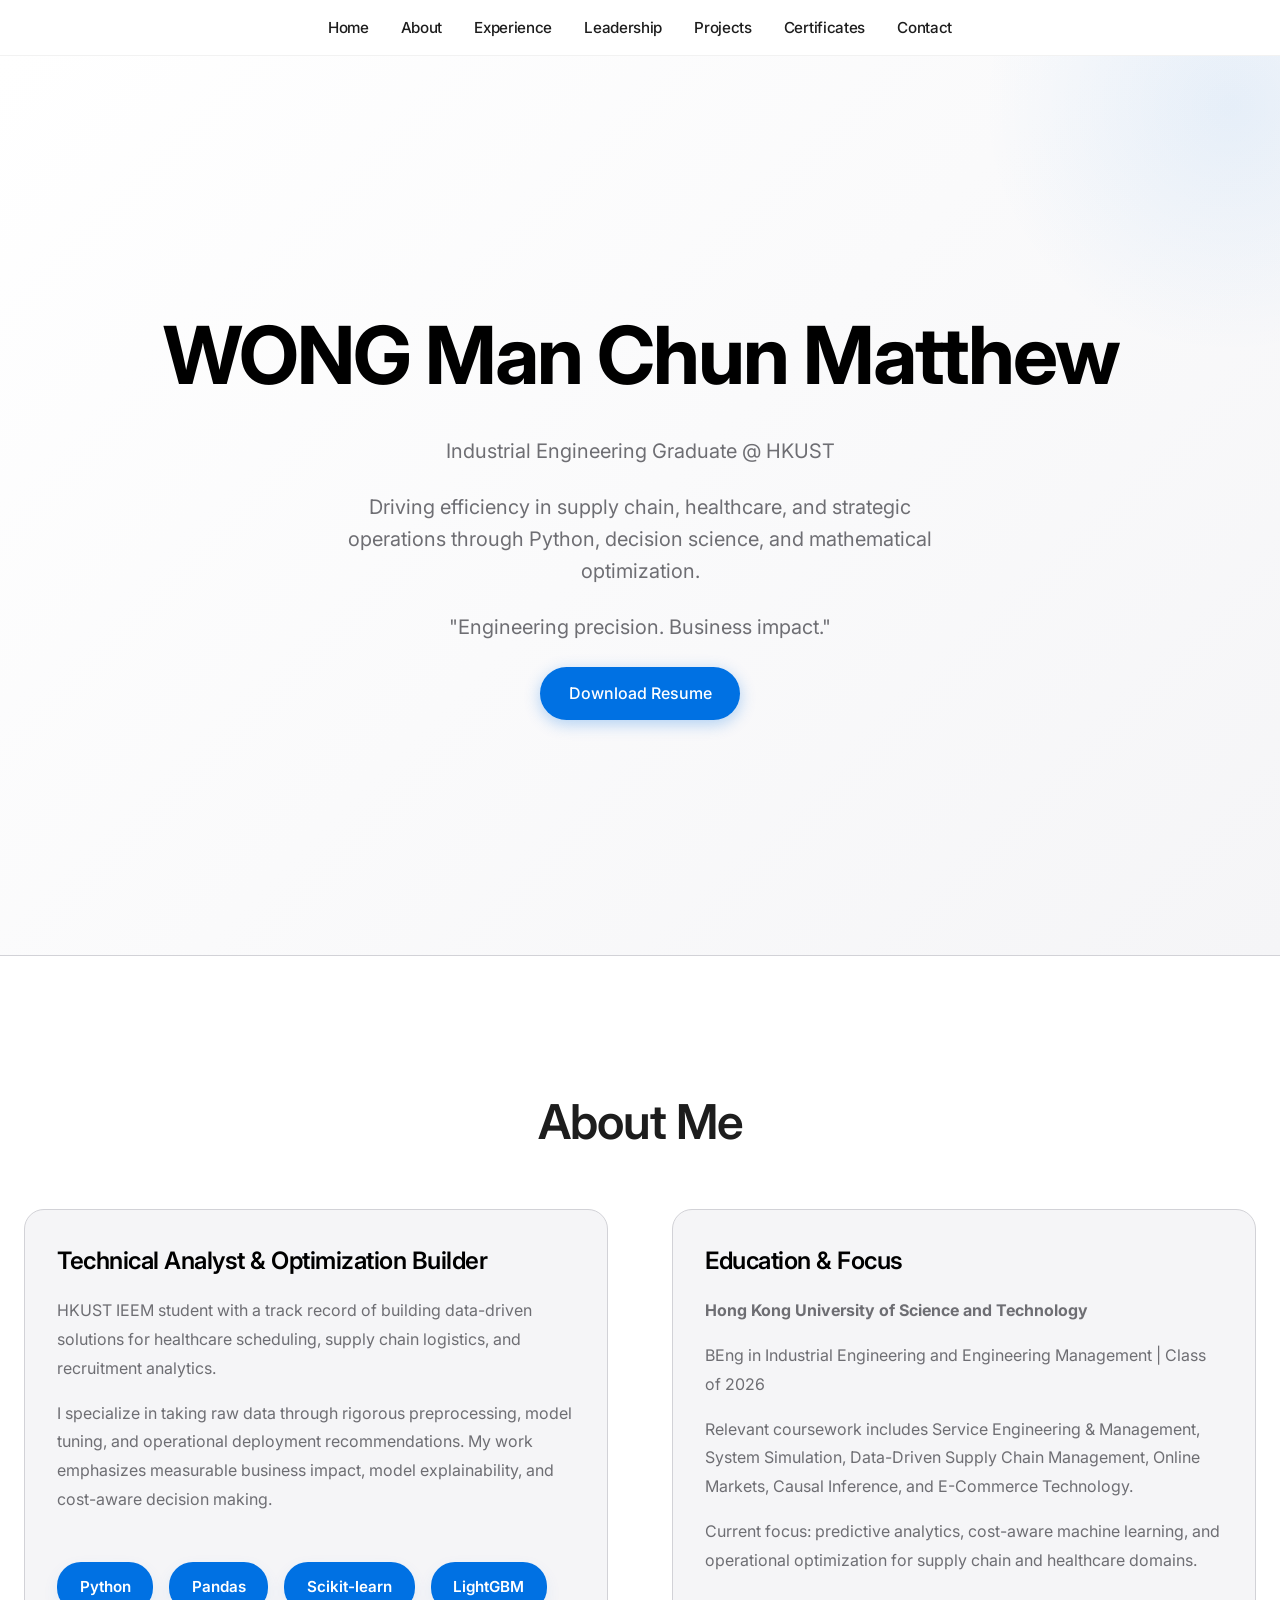
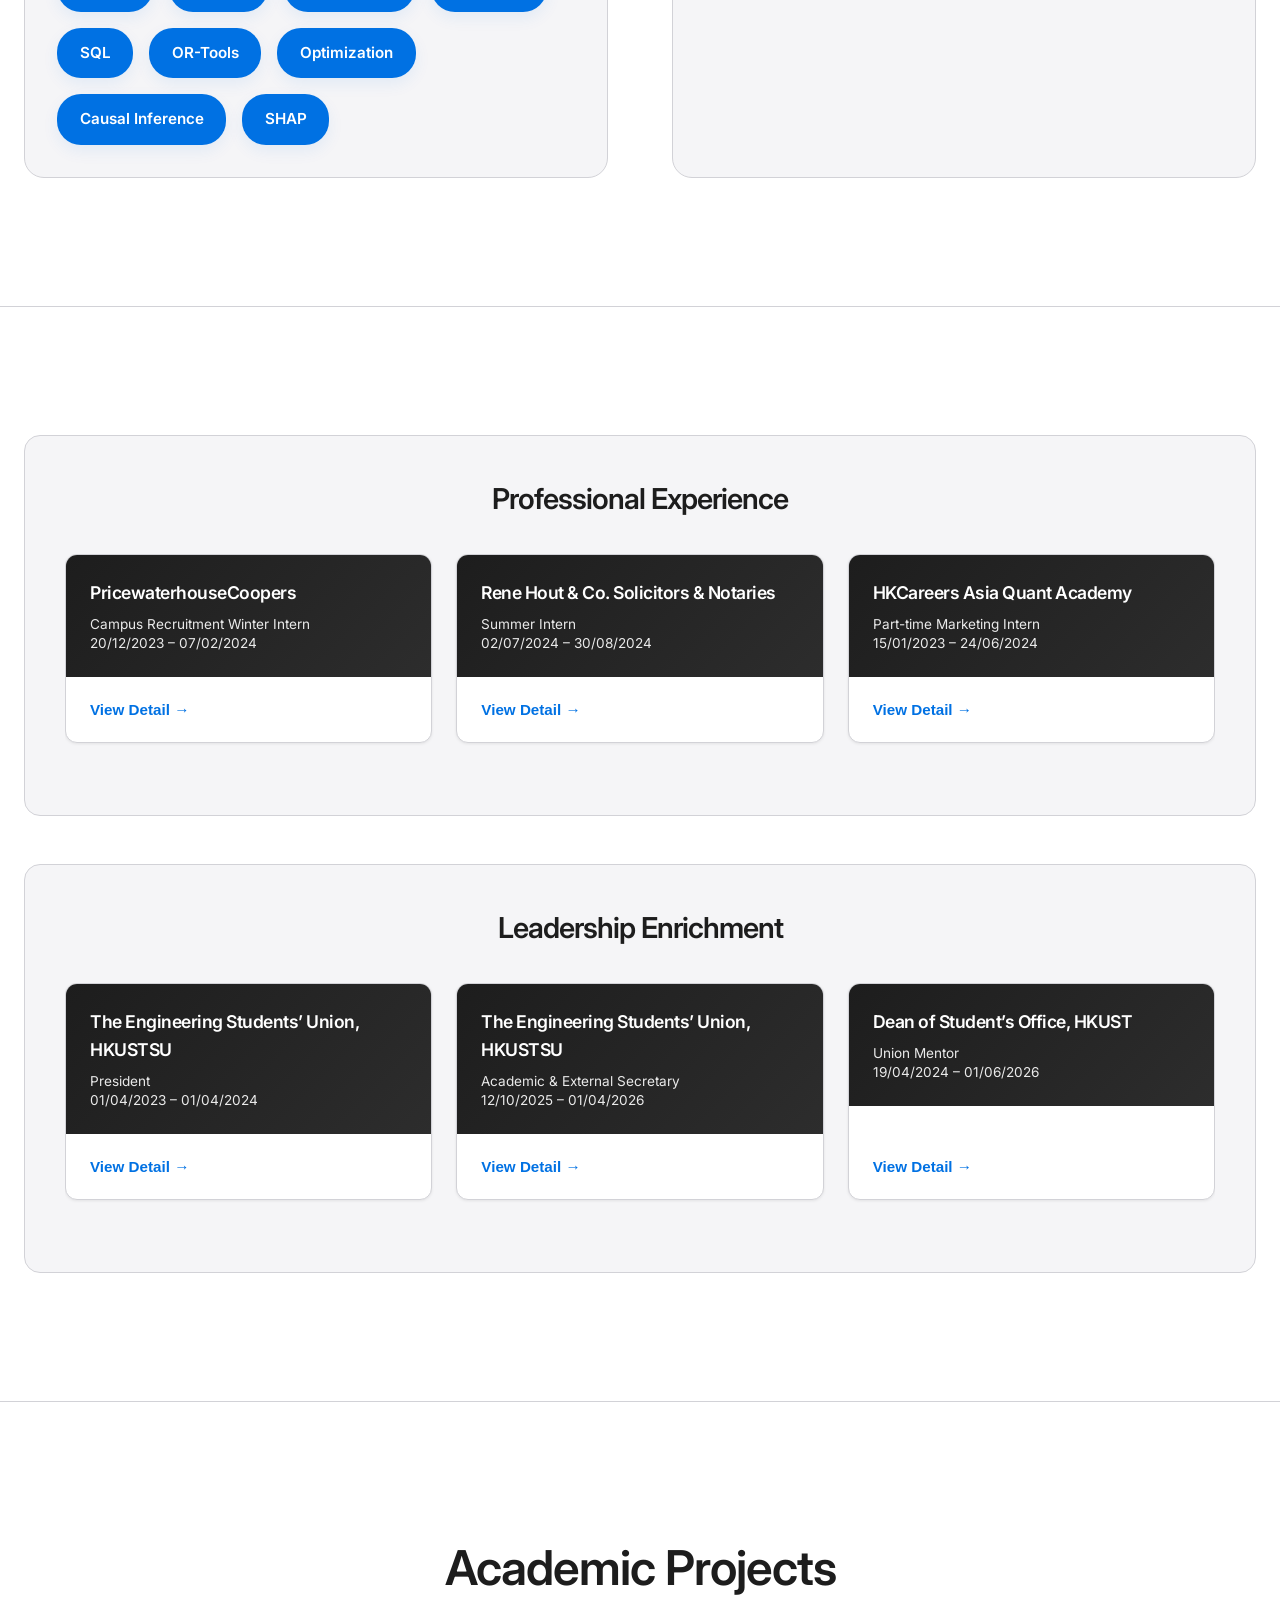
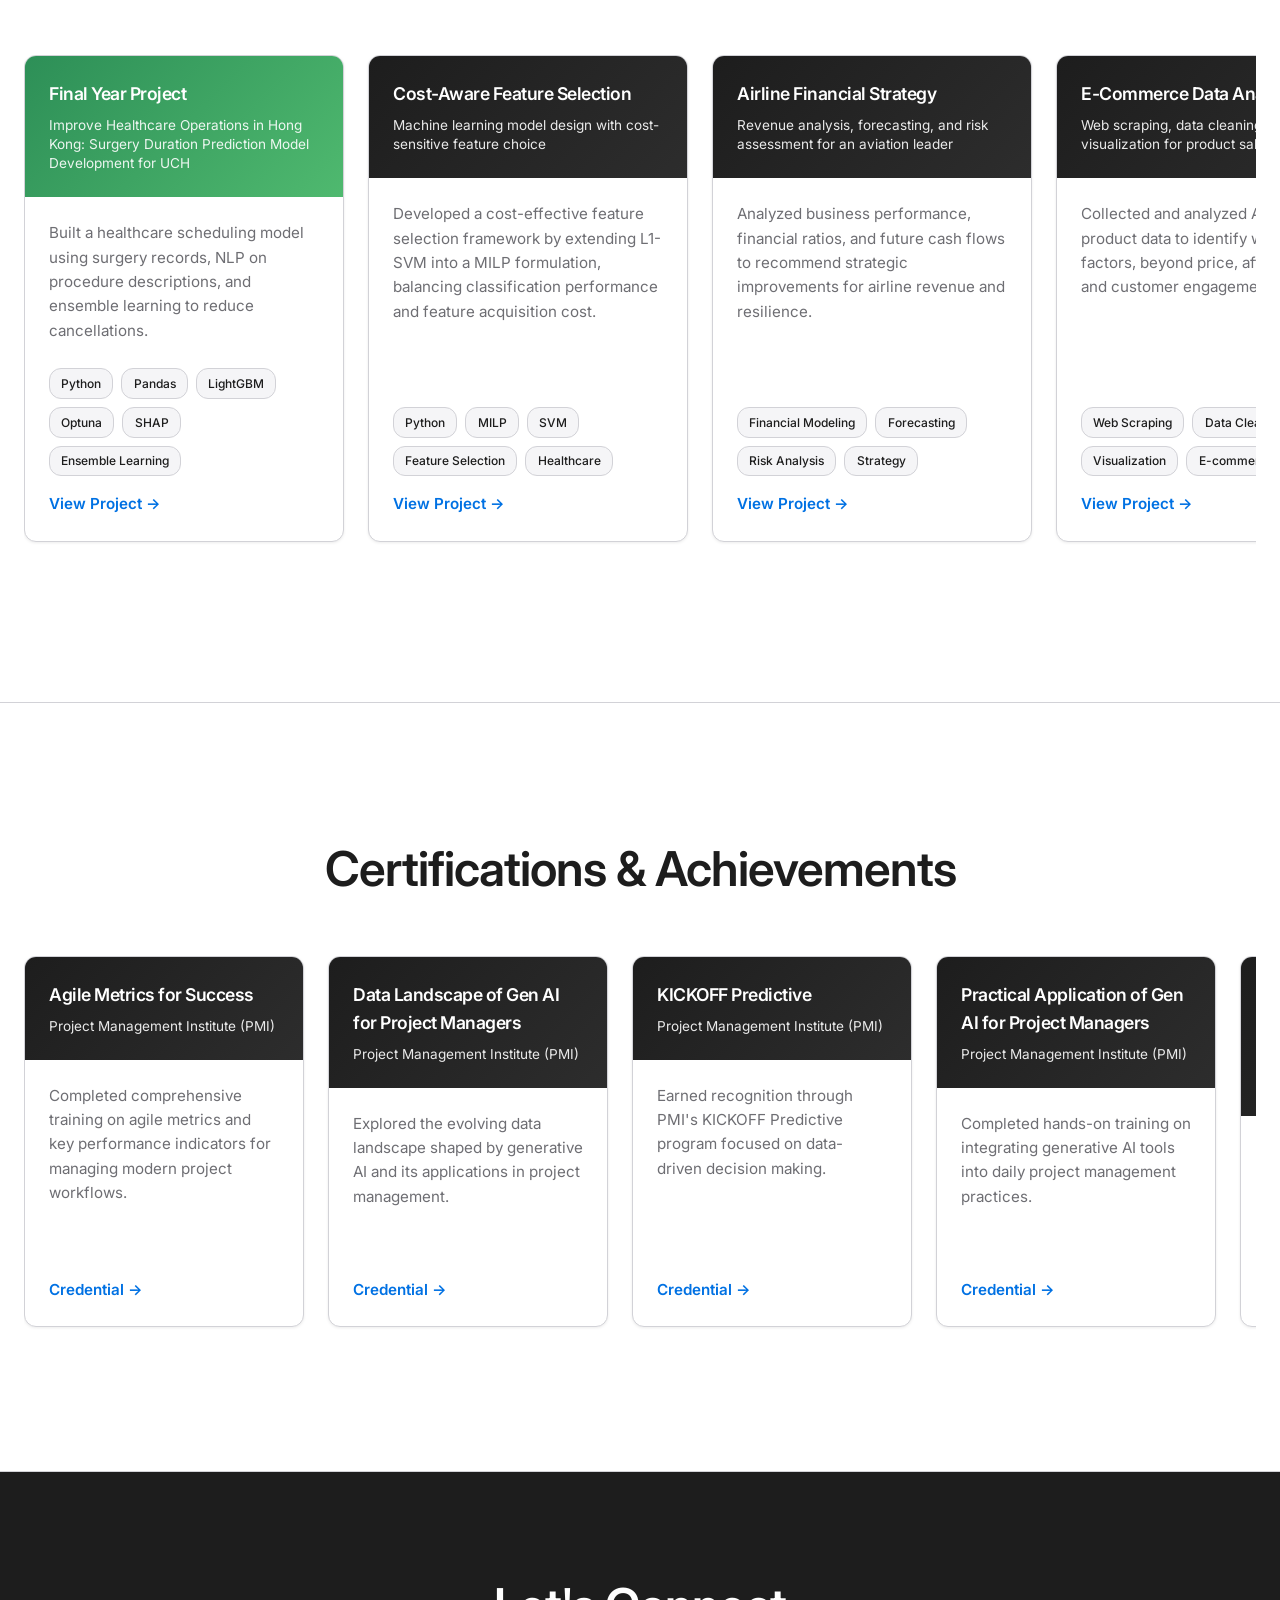
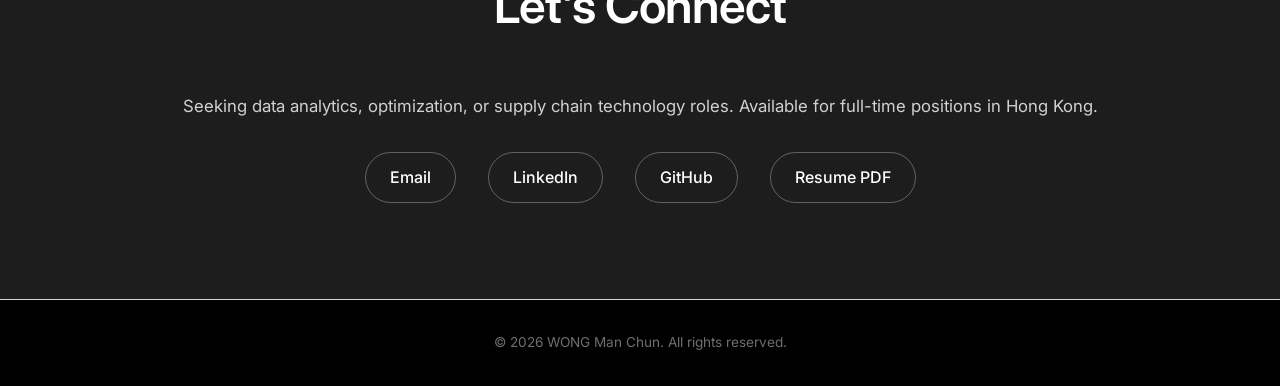
==== commit e6dea57e: "Revise README and index.html for enhanced project descriptions, improved clarity, and updated hero s" ====
--- a/index.html
+++ b/index.html
@@ -951,7 +951,6 @@
             <li><a href="#projects">Projects</a></li>
             <li><a href="#certificates">Certificates</a></li>
             <li><a href="#contact">Contact</a></li>
-            <li class="nav-button"><a href="resume.pdf" target="_blank" rel="noopener noreferrer">Resume</a></li>
         </ul>
     </nav>
 
@@ -959,12 +958,12 @@
 
     <!-- Hero Section -->
     <section class="hero" id="home">
-        <h1>WONG Man Chun</h1>
+        <h1>WONG Man Chun Matthew</h1>
         <p class="hero-subtitle">Industrial Engineering Graduate @ HKUST</p>
         <p class="hero-copy">Driving efficiency in supply chain, healthcare, and strategic operations through Python, decision science, and mathematical optimization.</p>
+        <p class="hero-copy">"Engineering precision. Business impact."</p>
         <div class="hero-actions">
             <a href="resume.pdf" class="cta-button" target="_blank" rel="noopener noreferrer">Download Resume</a>
-            <a href="#contact" class="cta-button" style="background: white; color: var(--color-accent);">Let's Connect</a>
         </div>
     </section>
 
@@ -1236,13 +1235,14 @@
                         </div>
                         <div class="project-body">
                             <p>Built a healthcare scheduling model using surgery records, NLP on procedure descriptions, and ensemble learning to reduce cancellations.</p>
-                            <div class="project-tags">
-                                <span class="project-tag">Healthcare</span>
-                                <span class="project-tag">Data Quality Check</span>
-                                <span class="project-tag">Data Cleaning</span>
-                                <span class="project-tag">Feature Engineering</span>
-                                <span class="project-tag">Ensemble Stacking</span>
-                            </div>
+                                <div class="project-tags">
+                                    <span class="project-tag">Python</span>
+                                    <span class="project-tag">Pandas</span>
+                                    <span class="project-tag">LightGBM</span>
+                                    <span class="project-tag">Optuna</span>
+                                    <span class="project-tag">SHAP</span>
+                                    <span class="project-tag">Ensemble Learning</span>
+                                </div>
                             <a href="project-final-year-surgery-scheduling.html" class="project-link">View Project →</a>
                         </div>
                     </div>
@@ -1254,9 +1254,11 @@
                         <div class="project-body">
                             <p>Developed a cost-effective feature selection framework by extending L1-SVM into a MILP formulation, balancing classification performance and feature acquisition cost.</p>
                             <div class="project-tags">
+                                <span class="project-tag">Python</span>
+                                <span class="project-tag">MILP</span>
                                 <span class="project-tag">SVM</span>
-                                <span class="project-tag">MILP</span>
                                 <span class="project-tag">Feature Selection</span>
+                                <span class="project-tag">Healthcare</span>
                             </div>
                             <a href="project-cost-effective-feature-selection.html" class="project-link">View Project →</a>
                         </div>
@@ -1272,6 +1274,7 @@
                                 <span class="project-tag">Financial Modeling</span>
                                 <span class="project-tag">Forecasting</span>
                                 <span class="project-tag">Risk Analysis</span>
+                                <span class="project-tag">Strategy</span>
                             </div>
                             <a href="project-cathay-pacific-analysis.html" class="project-link">View Project →</a>
                         </div>
@@ -1285,8 +1288,9 @@
                             <p>Collected and analyzed Amazon product data to identify which factors, beyond price, affect sales and customer engagement.</p>
                             <div class="project-tags">
                                 <span class="project-tag">Web Scraping</span>
-                                <span class="project-tag">Data Visualization</span>
-                                <span class="project-tag">Python</span>
+                                <span class="project-tag">Data Cleaning</span>
+                                <span class="project-tag">Visualization</span>
+                                <span class="project-tag">E-commerce</span>
                             </div>
                             <a href="project-ecommerce-data-analysis.html" class="project-link">View Project →</a>
                         </div>
@@ -1302,6 +1306,7 @@
                                 <span class="project-tag">Optimization</span>
                                 <span class="project-tag">OR-Tools</span>
                                 <span class="project-tag">Clustering</span>
+                                <span class="project-tag">Logistics</span>
                             </div>
                             <a href="project-vehicle-routing-optimization.html" class="project-link">View Project →</a>
                         </div>
@@ -1315,8 +1320,9 @@
                             <p>Analyzed Tesla's global supply chain, focusing on inventory management, risk mitigation, and strategic recommendations for operational excellence.</p>
                             <div class="project-tags">
                                 <span class="project-tag">Supply Chain</span>
-                                <span class="project-tag">Risk Analysis</span>
-                                <span class="project-tag">Strategic Planning</span>
+                                <span class="project-tag">Risk Management</span>
+                                <span class="project-tag">Strategy</span>
+                                <span class="project-tag">Sustainability</span>
                             </div>
                             <a href="project-tesla-supply-chain-analysis.html" class="project-link">View Project →</a>
                         </div>
@@ -1330,8 +1336,9 @@
                             <p>Investigated whether the 2009 RGGI carbon tax caused manufacturing job or factory relocation from RGGI border counties to neighboring non-RGGI counties.</p>
                             <div class="project-tags">
                                 <span class="project-tag">Causal Inference</span>
-                                <span class="project-tag">Difference-in-Differences</span>
-                                <span class="project-tag">Geographic RDD</span>
+                                <span class="project-tag">DiD</span>
+                                <span class="project-tag">Regression Discontinuity</span>
+                                <span class="project-tag">Policy Analysis</span>
                             </div>
                             <a href="project-rggi-manufacturing-causal-analysis.html" class="project-link">View Project →</a>
                         </div>
@@ -1344,9 +1351,10 @@
                         <div class="project-body">
                             <p>Simulated no-regret bidders to recover private values, then evaluated inference quality and the impact of inferred reserve pricing on auction revenue.</p>
                             <div class="project-tags">
-                                <span class="project-tag">Auction Design</span>
-                                <span class="project-tag">No-Regret Learning</span>
-                                <span class="project-tag">Inference</span>
+                                <span class="project-tag">Auction Theory</span>
+                                <span class="project-tag">Econometrics</span>
+                                <span class="project-tag">Simulation</span>
+                                <span class="project-tag">Revenue Analysis</span>
                             </div>
                             <a href="project-ieda-4000c-inference.html" class="project-link">View Project →</a>
                         </div>
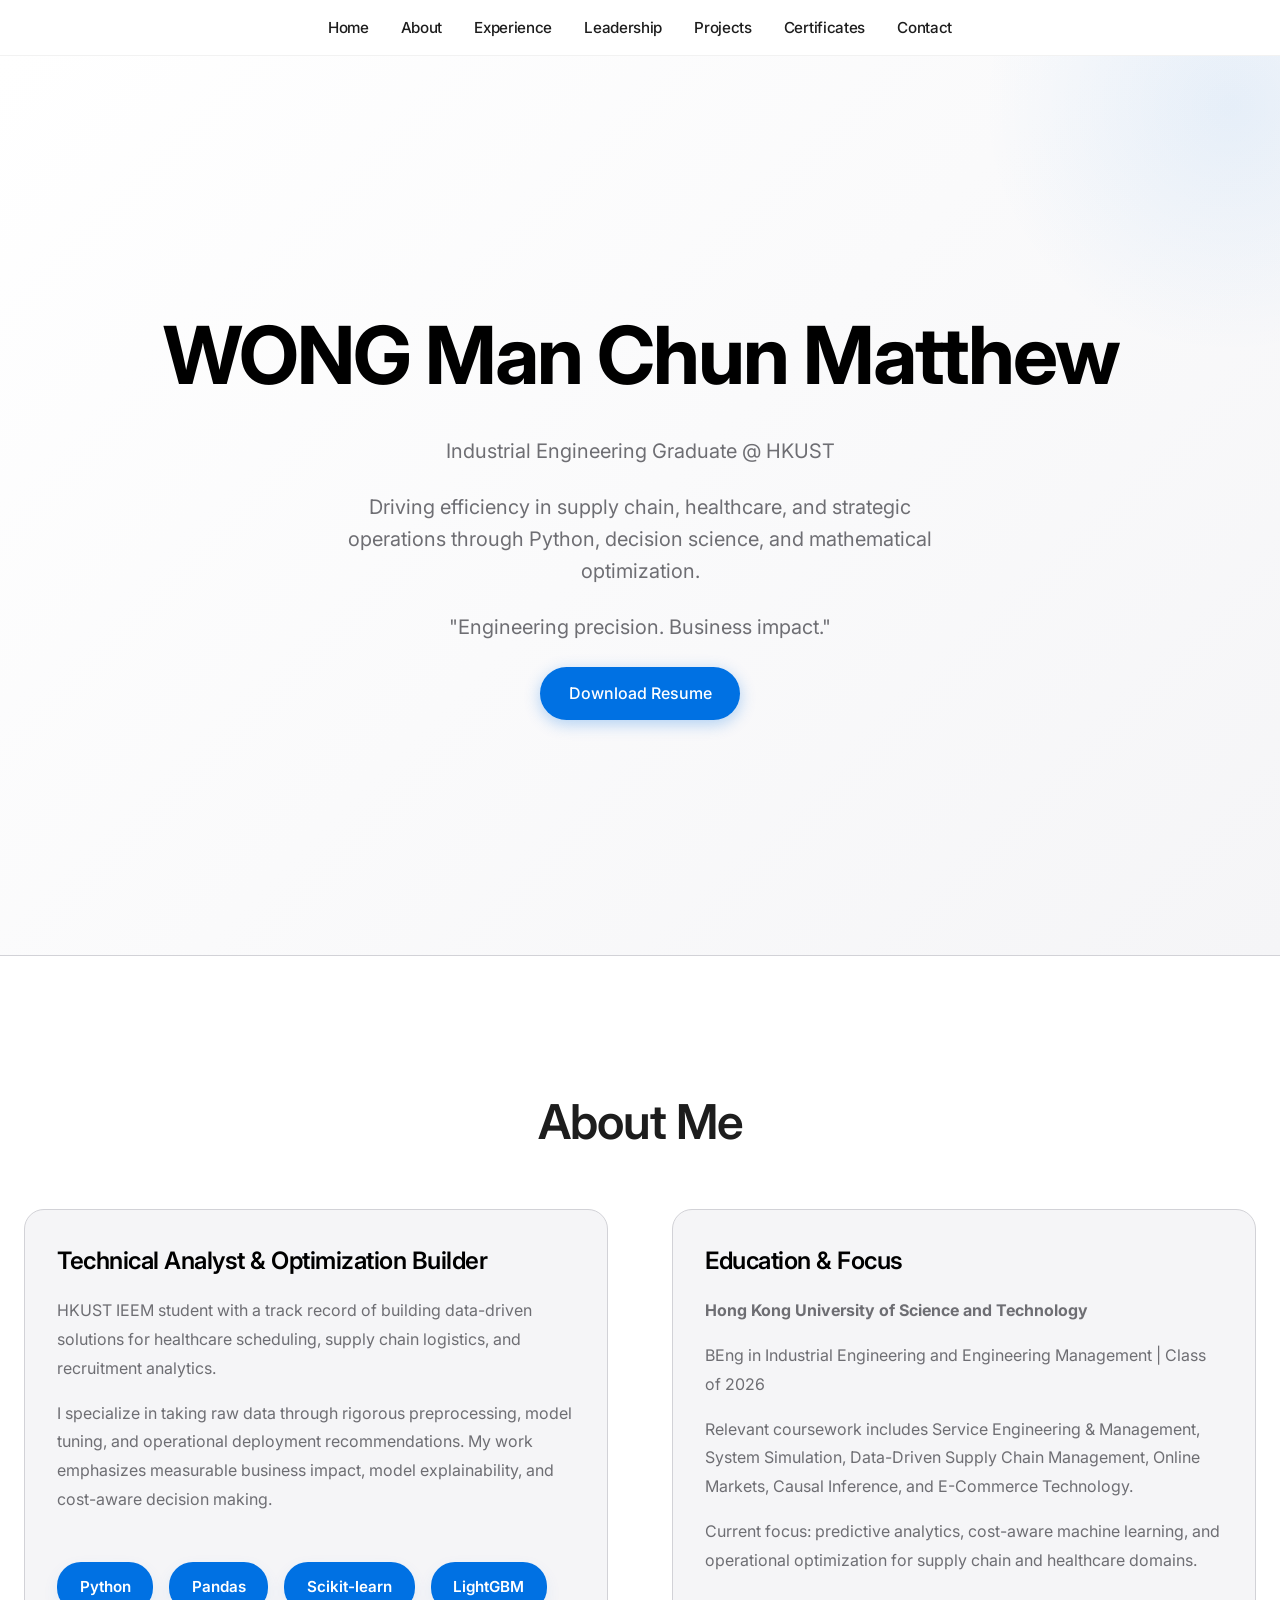
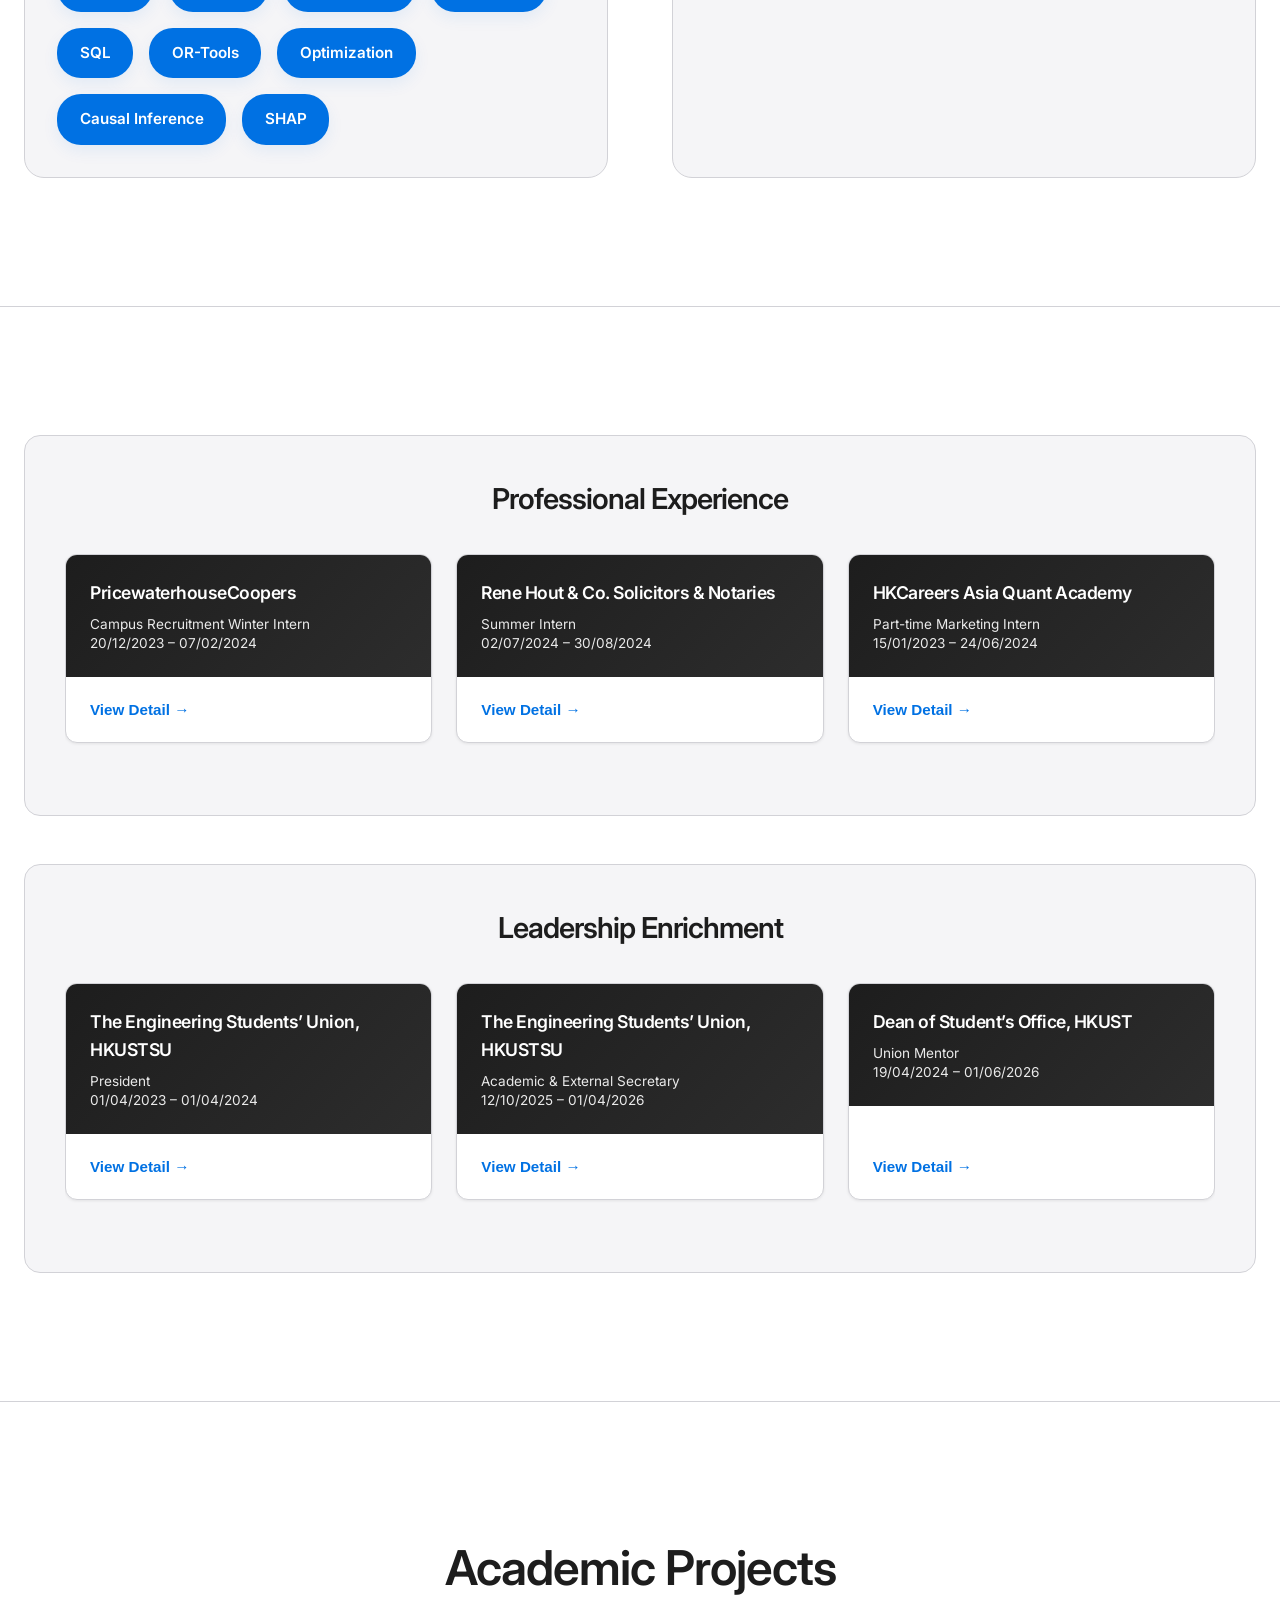
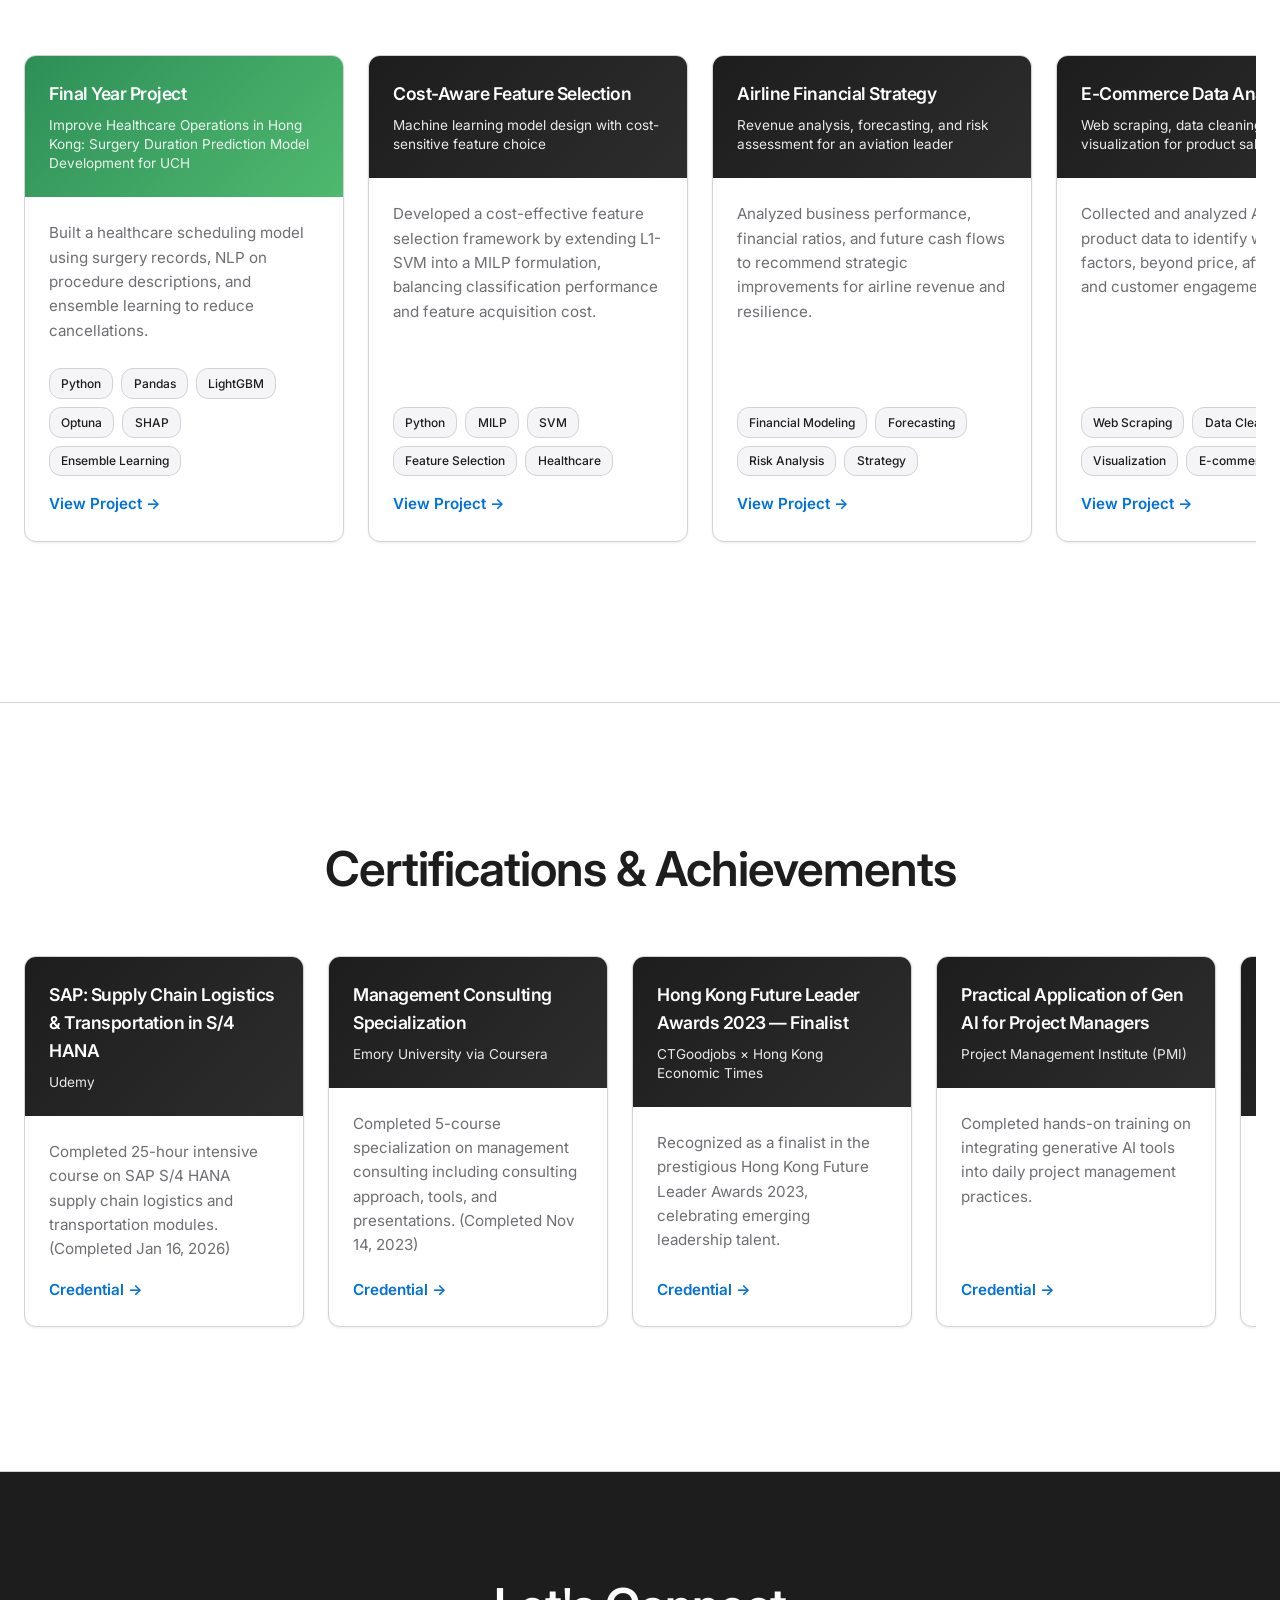
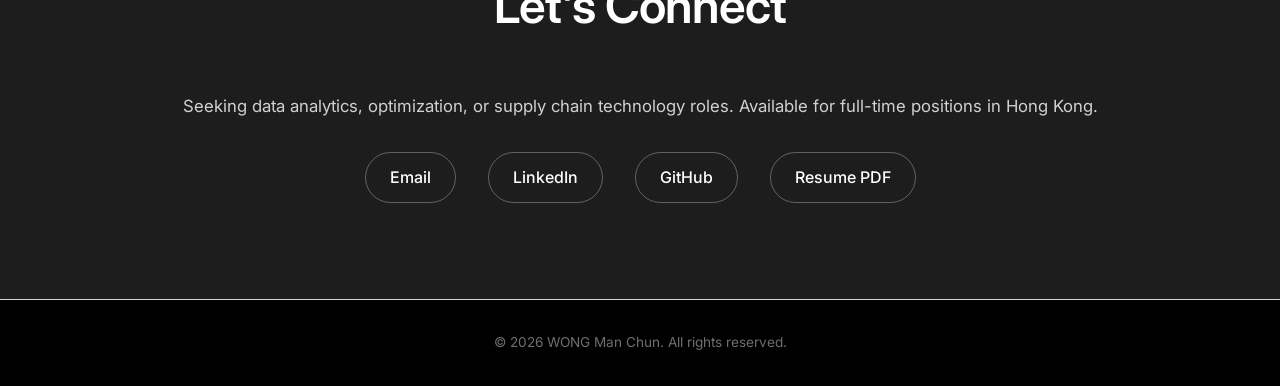
==== commit 7b729679: "Update certificate details in the projects section for accuracy and relevance" ====
--- a/index.html
+++ b/index.html
@@ -1370,38 +1370,38 @@
             <h2>Certifications & Achievements</h2>
             <div class="projects-grid" id="certificates-grid">
                 <!-- Certificate 1 -->
-                <div class="project-card">
+                 <div class="project-card">
                     <div class="project-header">
-                        <h3>Agile Metrics for Success</h3>
-                        <p style="opacity: 0.9; margin: 0;">Project Management Institute (PMI)</p>
+                        <h3>SAP: Supply Chain Logistics & Transportation in S/4 HANA</h3>
+                        <p style="opacity: 0.9; margin: 0;">Udemy</p>
                     </div>
                     <div class="project-body">
-                        <p>Completed comprehensive training on agile metrics and key performance indicators for managing modern project workflows.</p>
-                        <a href="https://www.credly.com/badges/02866cb1-0d6e-44c3-9726-d4e2f9f633ad/linked_in_profile" target="_blank" class="project-link">Credential →</a>
+                        <p>Completed 25-hour intensive course on SAP S/4 HANA supply chain logistics and transportation modules. (Completed Jan 16, 2026)</p>
+                        <a href="https://www.udemy.com/certificate/UC-7d188a11-9478-4966-bd2d-b0daeae1cecb/" target="_blank" class="project-link">Credential →</a>
                     </div>
                 </div>
 
                 <!-- Certificate 2 -->
-                <div class="project-card">
+                 <div class="project-card">
                     <div class="project-header">
-                        <h3>Data Landscape of Gen AI for Project Managers</h3>
-                        <p style="opacity: 0.9; margin: 0;">Project Management Institute (PMI)</p>
+                        <h3>Management Consulting Specialization</h3>
+                        <p style="opacity: 0.9; margin: 0;">Emory University via Coursera</p>
                     </div>
                     <div class="project-body">
-                        <p>Explored the evolving data landscape shaped by generative AI and its applications in project management.</p>
-                        <a href="https://www.credly.com/badges/ed64b74a-f461-4d5c-8d55-ff371ed0ea2b/linked_in_profile" target="_blank" class="project-link">Credential →</a>
+                        <p>Completed 5-course specialization on management consulting including consulting approach, tools, and presentations. (Completed Nov 14, 2023)</p>
+                        <a href="https://www.coursera.org/account/accomplishments/specialization/certificate/HU9LEEGCSCX9" target="_blank" class="project-link">Credential →</a>
                     </div>
                 </div>
 
                 <!-- Certificate 3 -->
-                <div class="project-card">
+                 <div class="project-card">
                     <div class="project-header">
-                        <h3>KICKOFF Predictive</h3>
-                        <p style="opacity: 0.9; margin: 0;">Project Management Institute (PMI)</p>
+                        <h3>Hong Kong Future Leader Awards 2023 — Finalist</h3>
+                        <p style="opacity: 0.9; margin: 0;">CTGoodjobs × Hong Kong Economic Times</p>
                     </div>
                     <div class="project-body">
-                        <p>Earned recognition through PMI's KICKOFF Predictive program focused on data-driven decision making.</p>
-                        <a href="https://www.credly.com/badges/4e7bd319-48fe-474e-a8f8-fa2b89d694e7/linked_in_profile" target="_blank" class="project-link">Credential →</a>
+                        <p>Recognized as a finalist in the prestigious Hong Kong Future Leader Awards 2023, celebrating emerging leadership talent.</p>
+                        <a href="https://ochmember.opencerthub.com/verification/?token=vhfsdNCq6BGwPr3M" target="_blank" class="project-link">Credential →</a>
                     </div>
                 </div>
 
@@ -1430,40 +1430,41 @@
                 </div>
 
                 <!-- Certificate 6 -->
-                <div class="project-card">
+                 <div class="project-card">
                     <div class="project-header">
-                        <h3>Environmental, Social, and Governance (ESG)</h3>
-                        <p style="opacity: 0.9; margin: 0;">Bloomberg for Education</p>
+                        <h3>Agile Metrics for Success</h3>
+                        <p style="opacity: 0.9; margin: 0;">Project Management Institute (PMI)</p>
                     </div>
                     <div class="project-body">
-                        <p>Completed comprehensive course on ESG principles and their impact on organizational strategy and sustainability.</p>
-                        <a href="https://portal.bloombergforeducation.com/certificates/ZY8P6vxgFd7tK4XBcT5255Cp" target="_blank" class="project-link">Credential →</a>
+                        <p>Completed comprehensive training on agile metrics and key performance indicators for managing modern project workflows.</p>
+                        <a href="https://www.credly.com/badges/02866cb1-0d6e-44c3-9726-d4e2f9f633ad/linked_in_profile" target="_blank" class="project-link">Credential →</a>
                     </div>
                 </div>
 
                 <!-- Certificate 7 -->
-                <div class="project-card">
+                 <div class="project-card">
                     <div class="project-header">
-                        <h3>Hong Kong Future Leader Awards 2023 — Finalist</h3>
-                        <p style="opacity: 0.9; margin: 0;">CTGoodjobs × Hong Kong Economic Times</p>
+                        <h3>Data Landscape of Gen AI for Project Managers</h3>
+                        <p style="opacity: 0.9; margin: 0;">Project Management Institute (PMI)</p>
                     </div>
                     <div class="project-body">
-                        <p>Recognized as a finalist in the prestigious Hong Kong Future Leader Awards 2023, celebrating emerging leadership talent.</p>
-                        <a href="https://ochmember.opencerthub.com/verification/?token=vhfsdNCq6BGwPr3M" target="_blank" class="project-link">Credential →</a>
+                        <p>Explored the evolving data landscape shaped by generative AI and its applications in project management.</p>
+                        <a href="https://www.credly.com/badges/ed64b74a-f461-4d5c-8d55-ff371ed0ea2b/linked_in_profile" target="_blank" class="project-link">Credential →</a>
                     </div>
                 </div>
 
                 <!-- Certificate 8 -->
-                <div class="project-card">
+                 <div class="project-card">
                     <div class="project-header">
-                        <h3>SAP: Supply Chain Logistics & Transportation in S/4 HANA</h3>
-                        <p style="opacity: 0.9; margin: 0;">Udemy</p>
+                        <h3>KICKOFF Predictive</h3>
+                        <p style="opacity: 0.9; margin: 0;">Project Management Institute (PMI)</p>
                     </div>
                     <div class="project-body">
-                        <p>Completed 25-hour intensive course on SAP S/4 HANA supply chain logistics and transportation modules. (Completed Jan 16, 2026)</p>
-                        <a href="https://www.udemy.com/certificate/UC-7d188a11-9478-4966-bd2d-b0daeae1cecb/" target="_blank" class="project-link">Credential →</a>
-                    </div>
-                </div>
+                        <p>Earned recognition through PMI's KICKOFF Predictive program focused on data-driven decision making.</p>
+                        <a href="https://www.credly.com/badges/4e7bd319-48fe-474e-a8f8-fa2b89d694e7/linked_in_profile" target="_blank" class="project-link">Credential →</a>
+                    </div>
+                </div>
+                 
 
                 <!-- Certificate 9 -->
                 <div class="project-card">
@@ -1480,12 +1481,12 @@
                 <!-- Certificate 10 -->
                 <div class="project-card">
                     <div class="project-header">
-                        <h3>Management Consulting Specialization</h3>
-                        <p style="opacity: 0.9; margin: 0;">Emory University via Coursera</p>
+                        <h3>Environmental, Social, and Governance (ESG)</h3>
+                        <p style="opacity: 0.9; margin: 0;">Bloomberg for Education</p>
                     </div>
                     <div class="project-body">
-                        <p>Completed 5-course specialization on management consulting including consulting approach, tools, and presentations. (Completed Nov 14, 2023)</p>
-                        <a href="https://www.coursera.org/account/accomplishments/specialization/certificate/HU9LEEGCSCX9" target="_blank" class="project-link">Credential →</a>
+                        <p>Completed comprehensive course on ESG principles and their impact on organizational strategy and sustainability.</p>
+                        <a href="https://portal.bloombergforeducation.com/certificates/ZY8P6vxgFd7tK4XBcT5255Cp" target="_blank" class="project-link">Credential →</a>
                     </div>
                 </div>
 
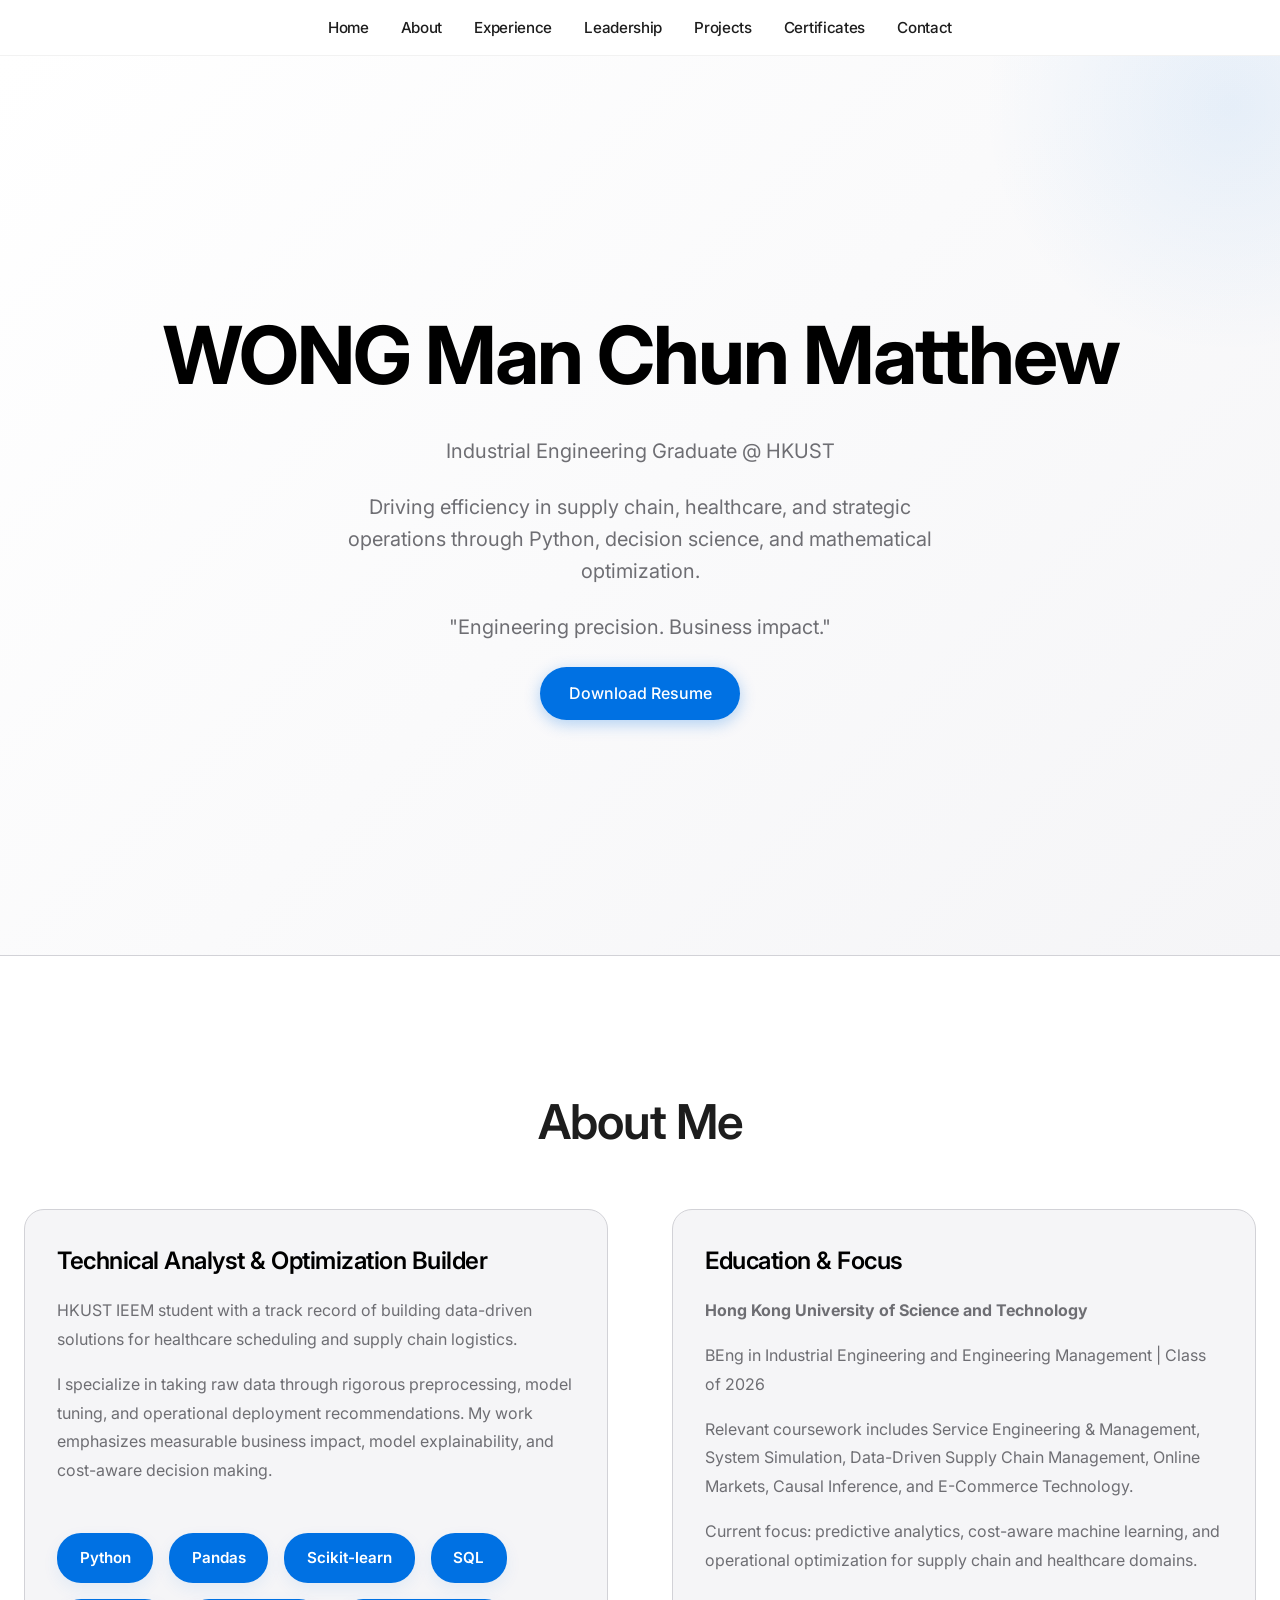
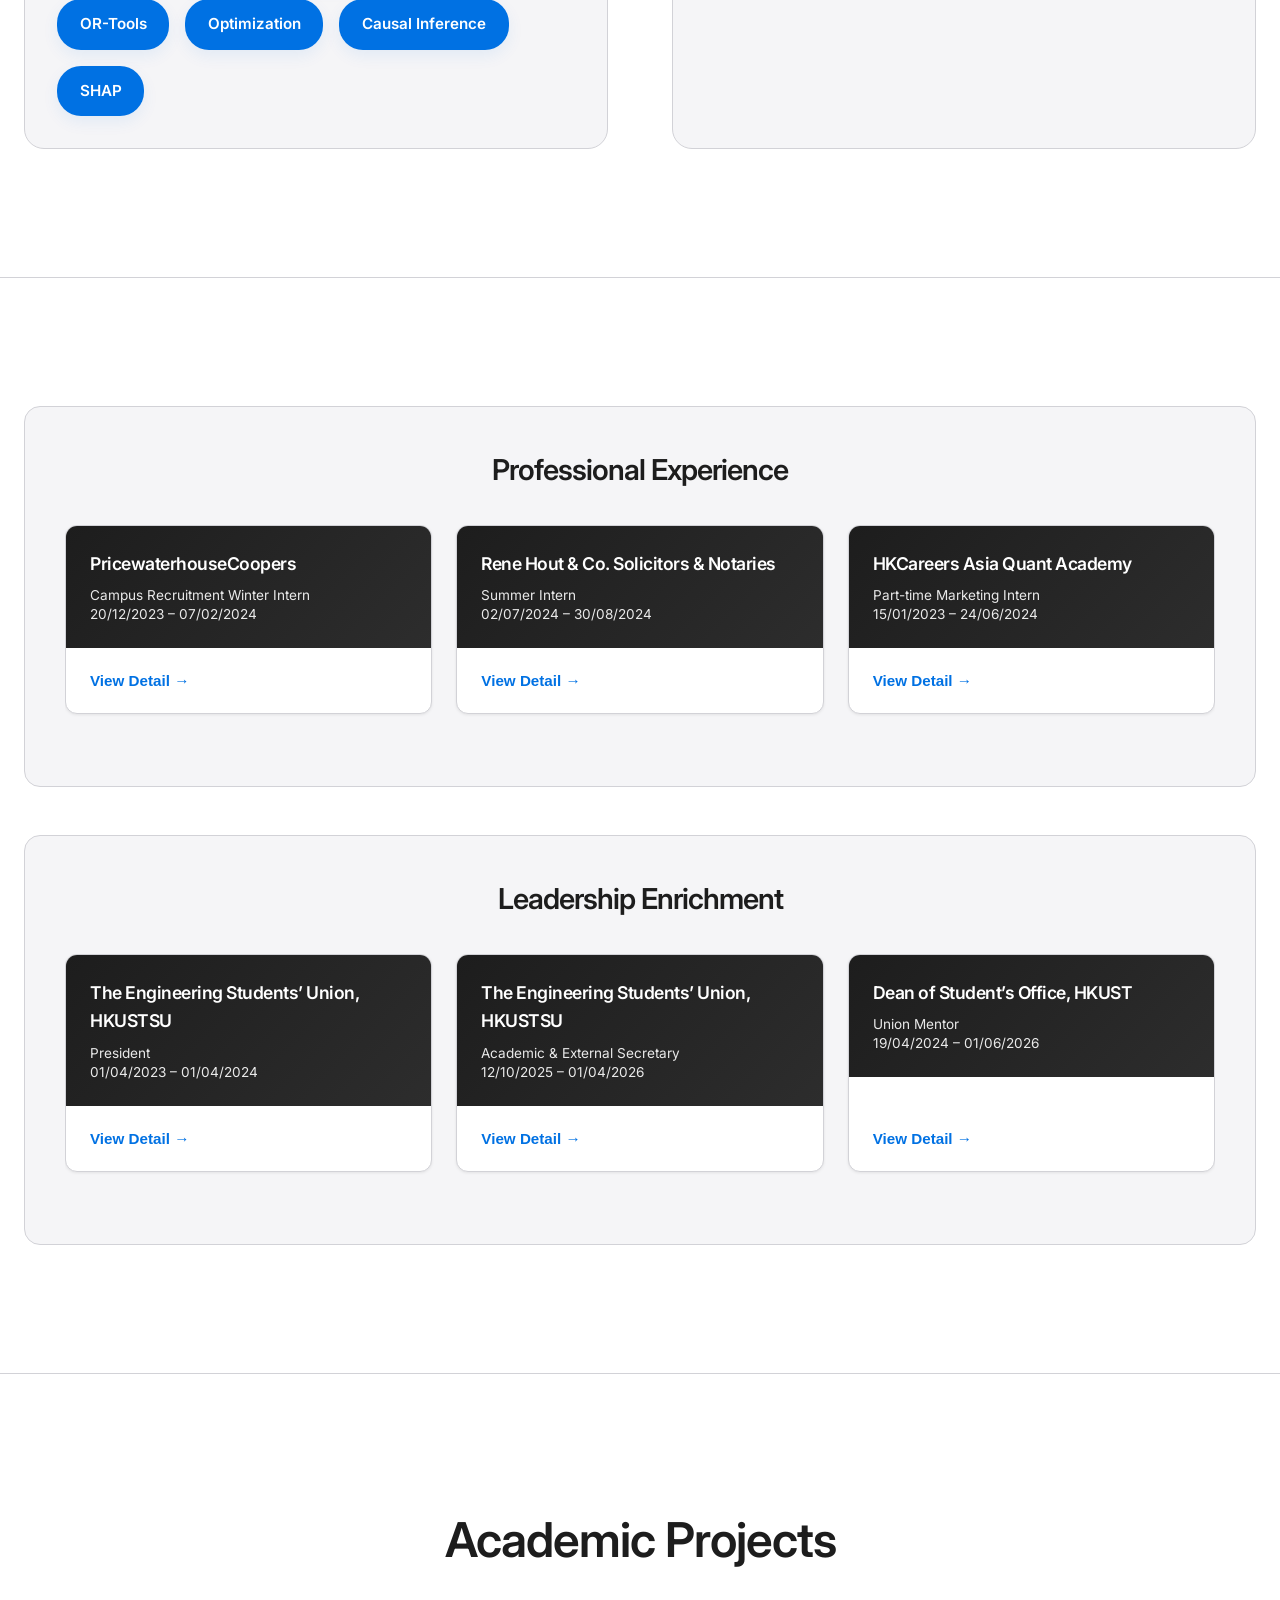
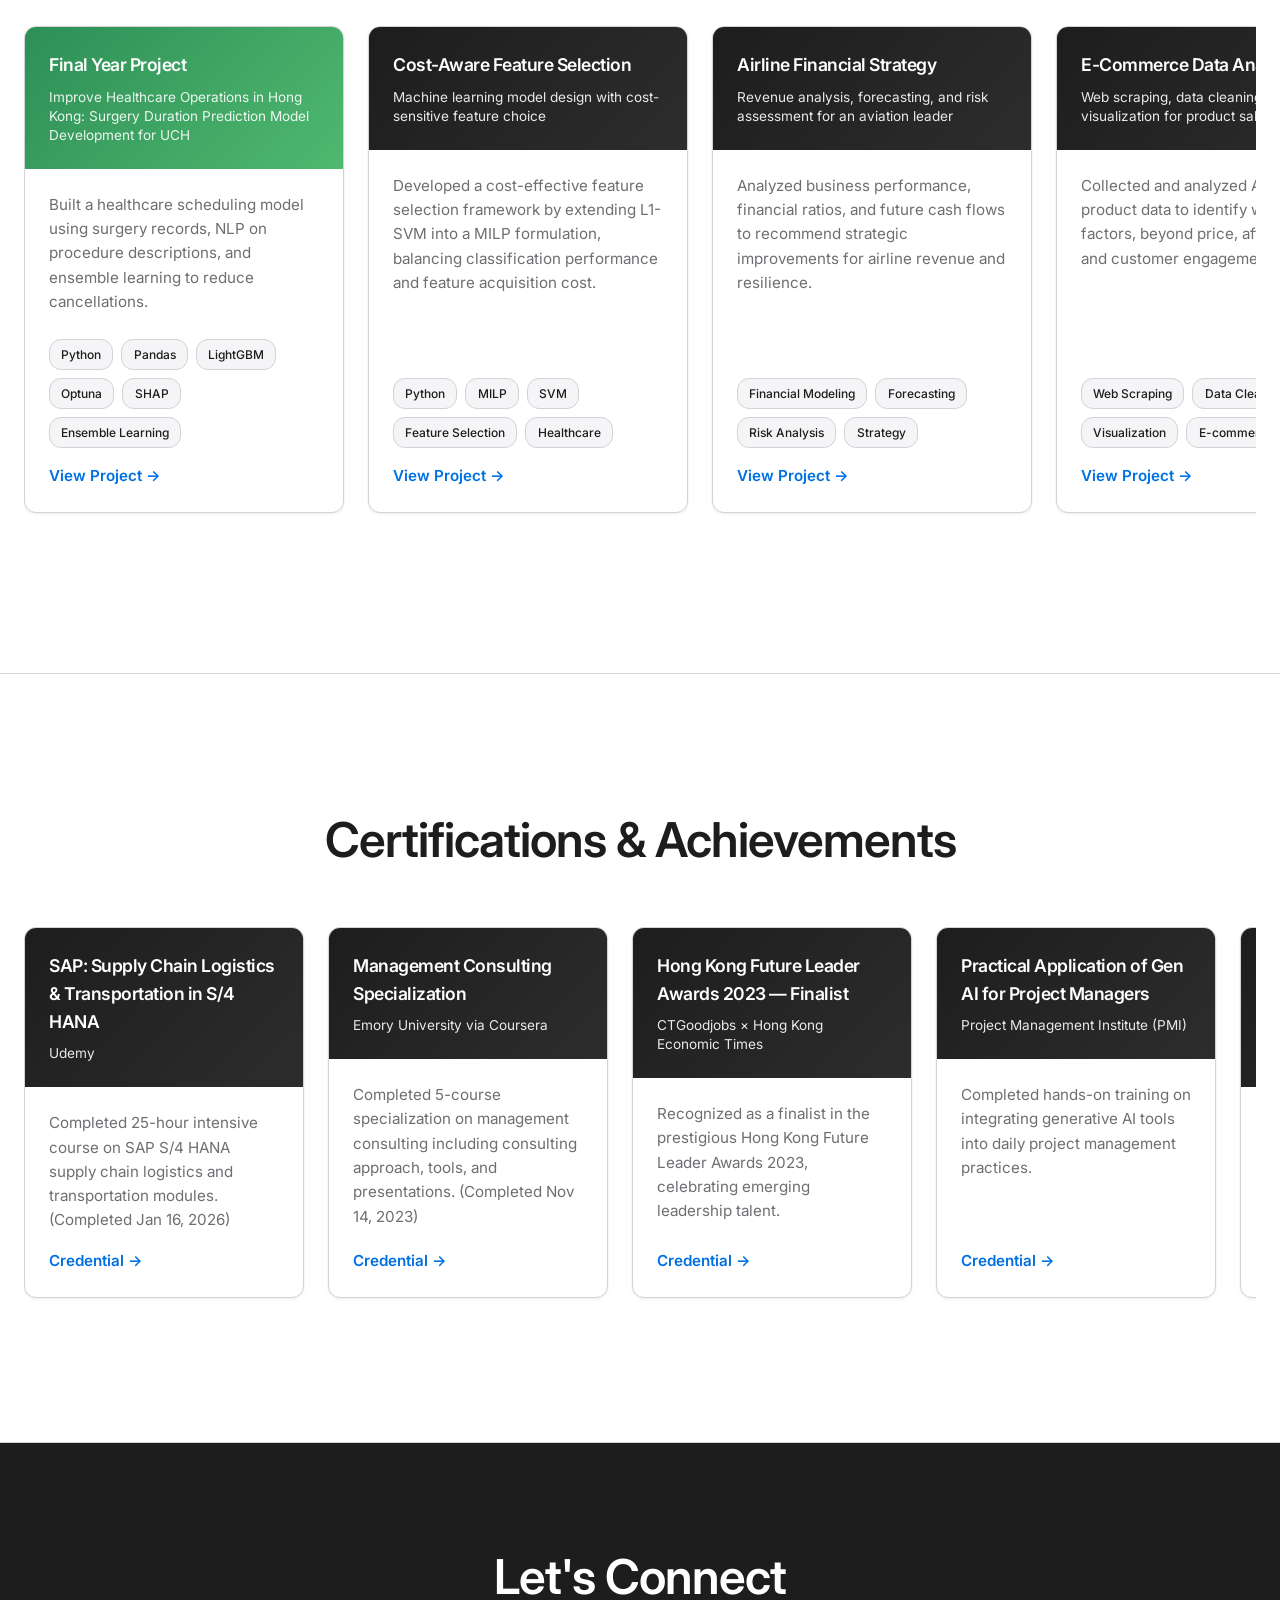
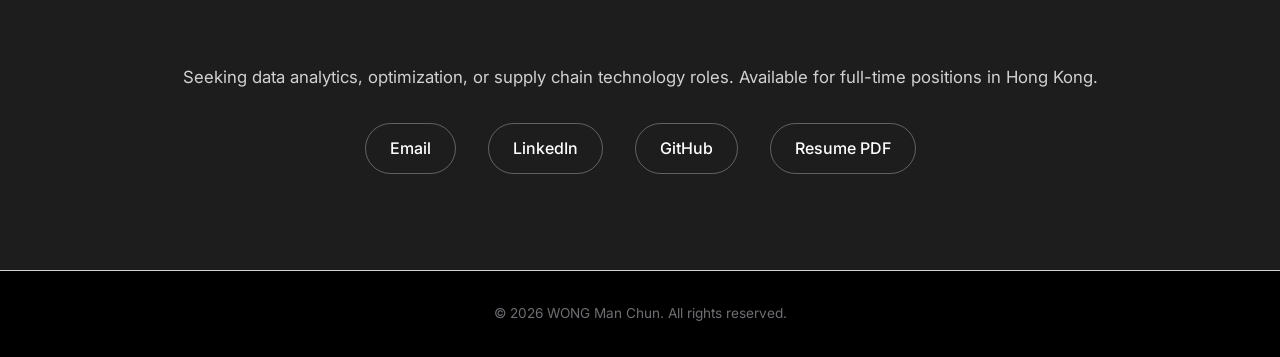
==== commit 38f3dd40: "Refine about section content for clarity and conciseness" ====
--- a/index.html
+++ b/index.html
@@ -974,13 +974,12 @@
             <div class="about-content">
                 <div class="about-text">
                     <h3>Technical Analyst & Optimization Builder</h3>
-                    <p>HKUST IEEM student with a track record of building data-driven solutions for healthcare scheduling, supply chain logistics, and recruitment analytics.</p>
+                    <p>HKUST IEEM student with a track record of building data-driven solutions for healthcare scheduling and supply chain logistics.</p>
                     <p>I specialize in taking raw data through rigorous preprocessing, model tuning, and operational deployment recommendations. My work emphasizes measurable business impact, model explainability, and cost-aware decision making.</p>
                     <div class="skills">
                         <span class="skill-tag">Python</span>
                         <span class="skill-tag">Pandas</span>
                         <span class="skill-tag">Scikit-learn</span>
-                        <span class="skill-tag">LightGBM</span>
                         <span class="skill-tag">SQL</span>
                         <span class="skill-tag">OR-Tools</span>
                         <span class="skill-tag">Optimization</span>
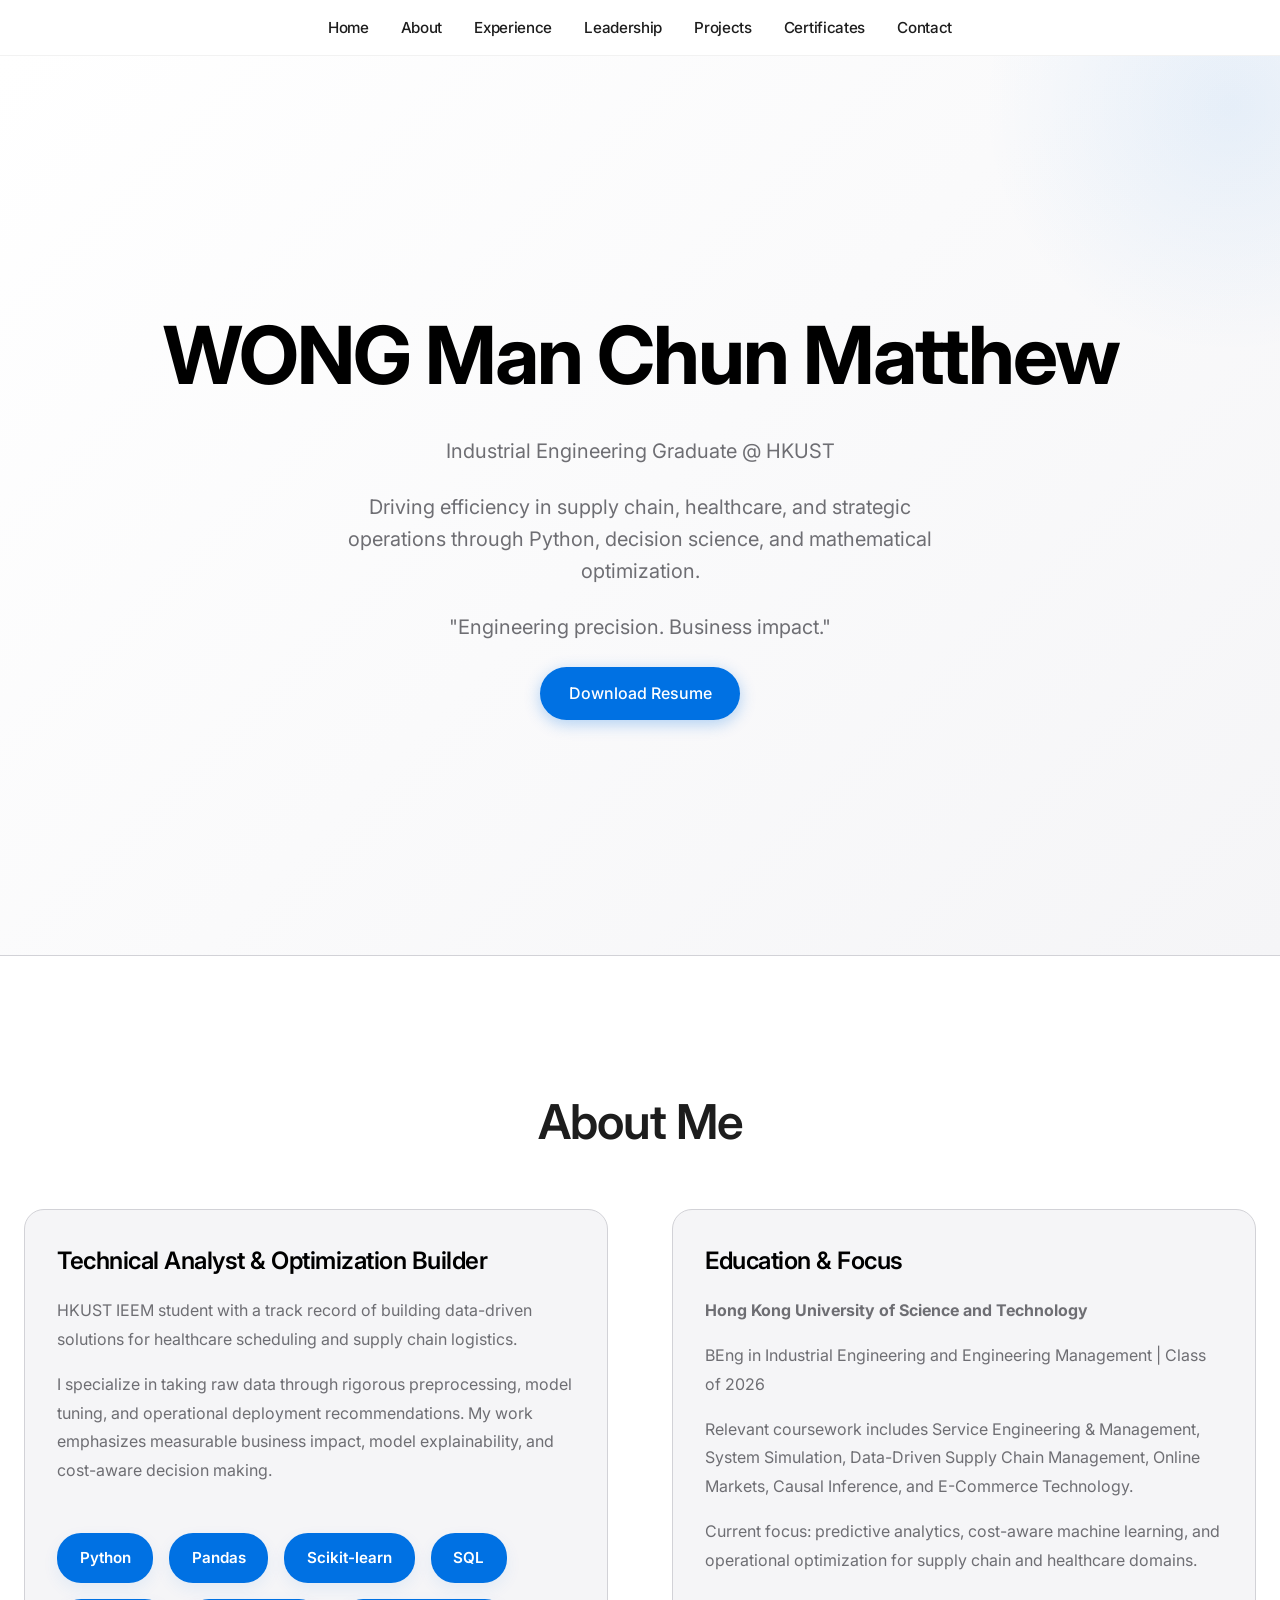
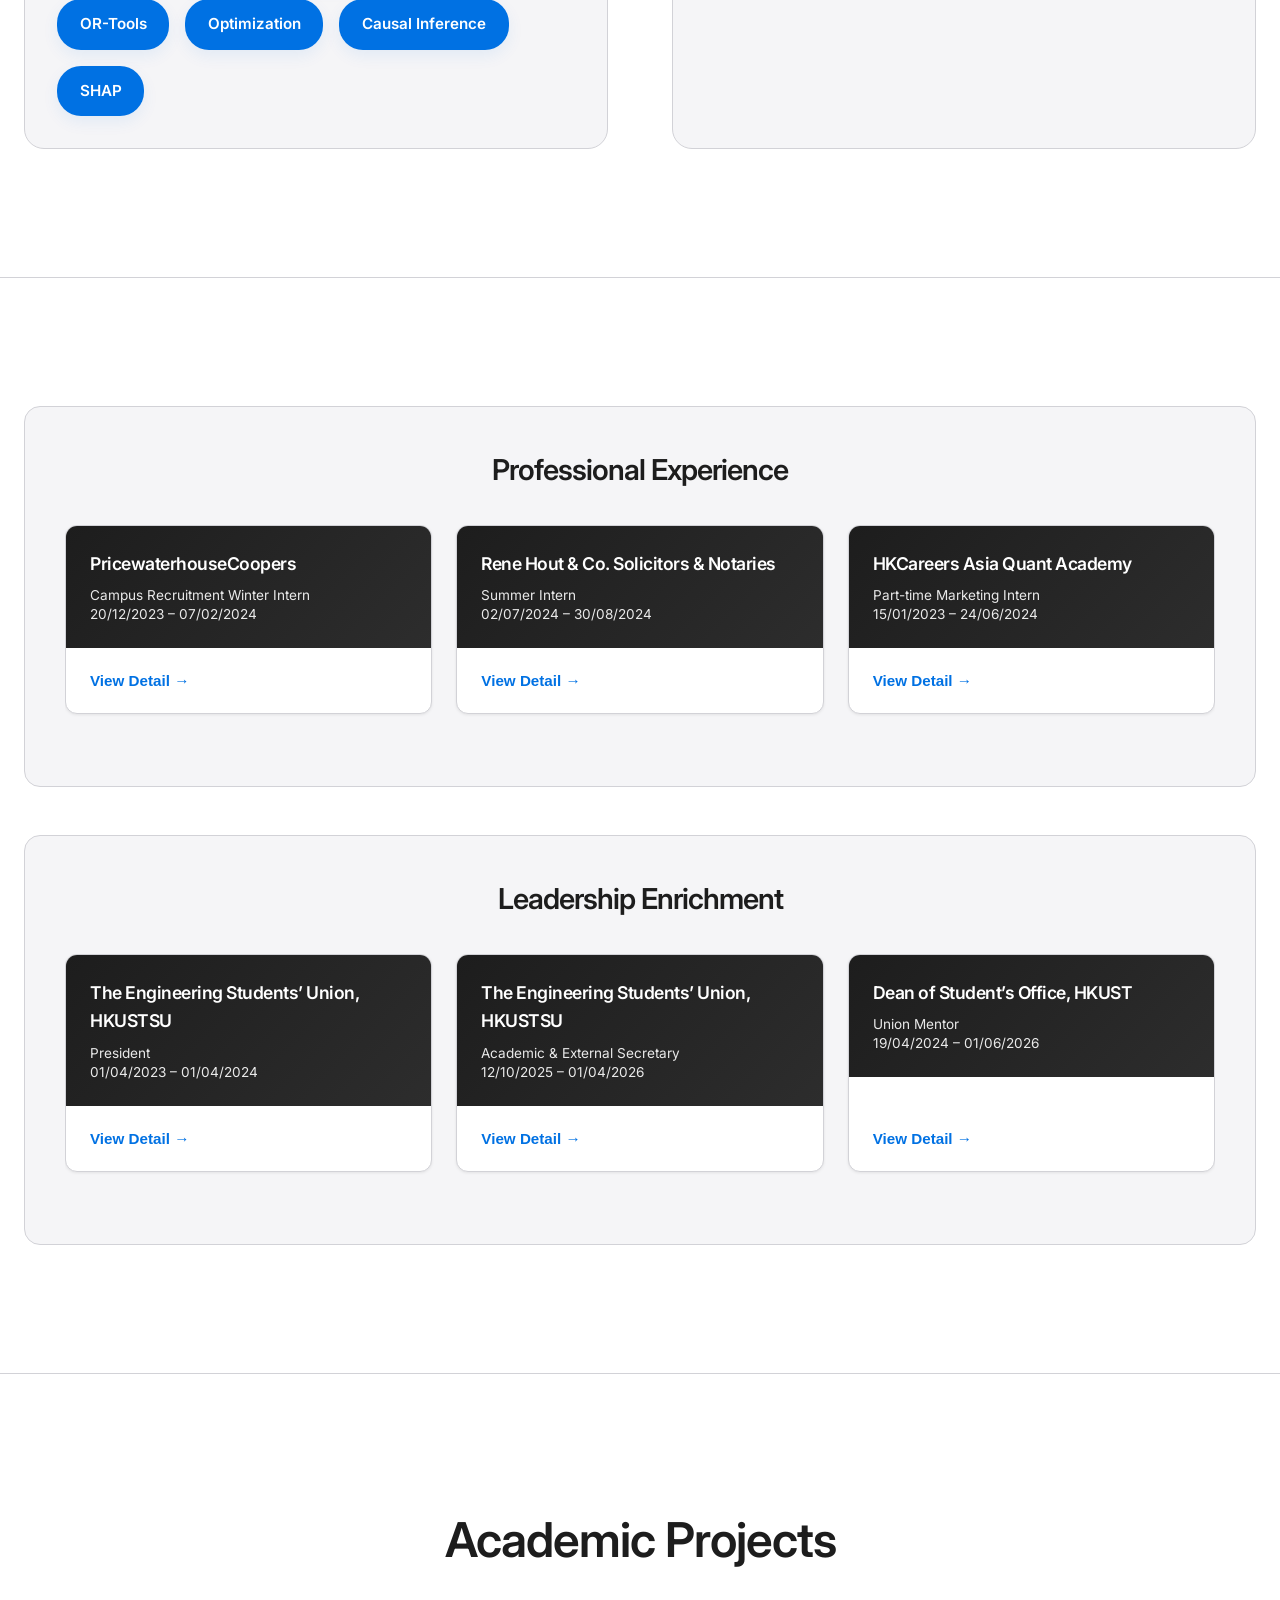
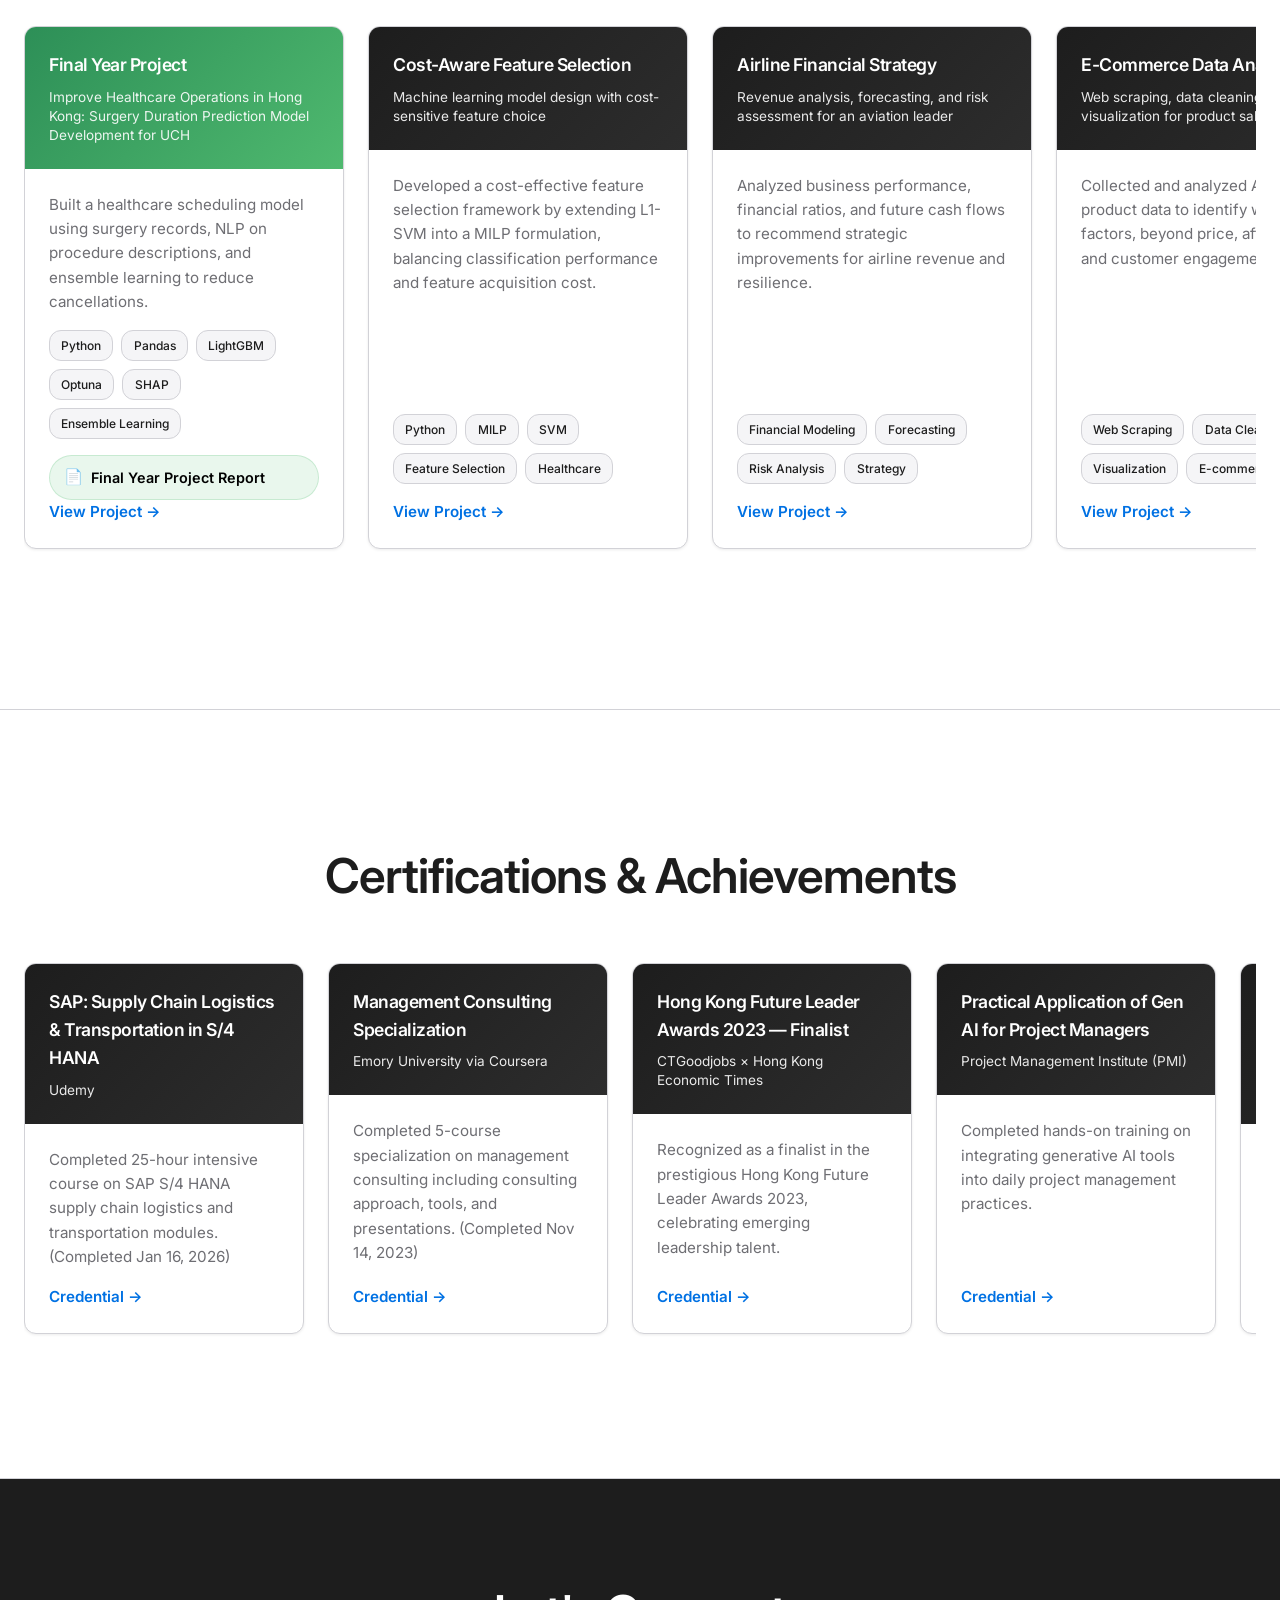
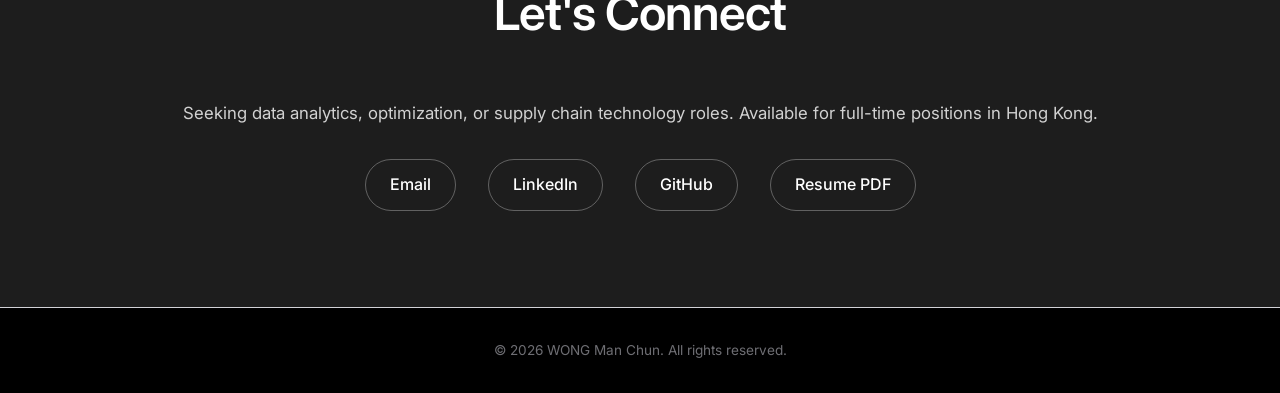
==== commit 84386c1f: "Add Final Year Project report section and styling, and include downloadable PDF" ====
--- a/index.html
+++ b/index.html
@@ -268,6 +268,35 @@
             content: '↗';
             display: inline-block;
             font-size: 1rem;
+        }
+
+        /* Final Year Project report bubble */
+        .report-bubble {
+            display: inline-flex;
+            align-items: center;
+            gap: 0.5rem;
+            padding: 0.6rem 0.9rem;
+            border-radius: 999px;
+            background: rgba(79, 185, 111, 0.12);
+            color: var(--color-primary);
+            text-decoration: none;
+            font-weight: 600;
+            font-size: 0.9rem;
+            border: 1px solid rgba(79, 185, 111, 0.22);
+            transition: var(--transition);
+        }
+
+        .report-bubble::before {
+            content: '📄';
+            display: inline-block;
+            font-size: 0.95rem;
+        }
+
+        .report-bubble:hover {
+            background: #4fb96f;
+            color: white;
+            transform: translateY(-2px);
+            border-color: transparent;
         }
 
         /* Sections */
@@ -1234,7 +1263,7 @@
                         </div>
                         <div class="project-body">
                             <p>Built a healthcare scheduling model using surgery records, NLP on procedure descriptions, and ensemble learning to reduce cancellations.</p>
-                                <div class="project-tags">
+                                    <div class="project-tags">
                                     <span class="project-tag">Python</span>
                                     <span class="project-tag">Pandas</span>
                                     <span class="project-tag">LightGBM</span>
@@ -1242,7 +1271,8 @@
                                     <span class="project-tag">SHAP</span>
                                     <span class="project-tag">Ensemble Learning</span>
                                 </div>
-                            <a href="project-final-year-surgery-scheduling.html" class="project-link">View Project →</a>
+                                <a href="project-final-year-surgery-scheduling.html#report" class="report-bubble" title="Open Final Year Project report">Final Year Project Report</a>
+                                <a href="project-final-year-surgery-scheduling.html" class="project-link">View Project →</a>
                         </div>
                     </div>
                     <div class="project-card">
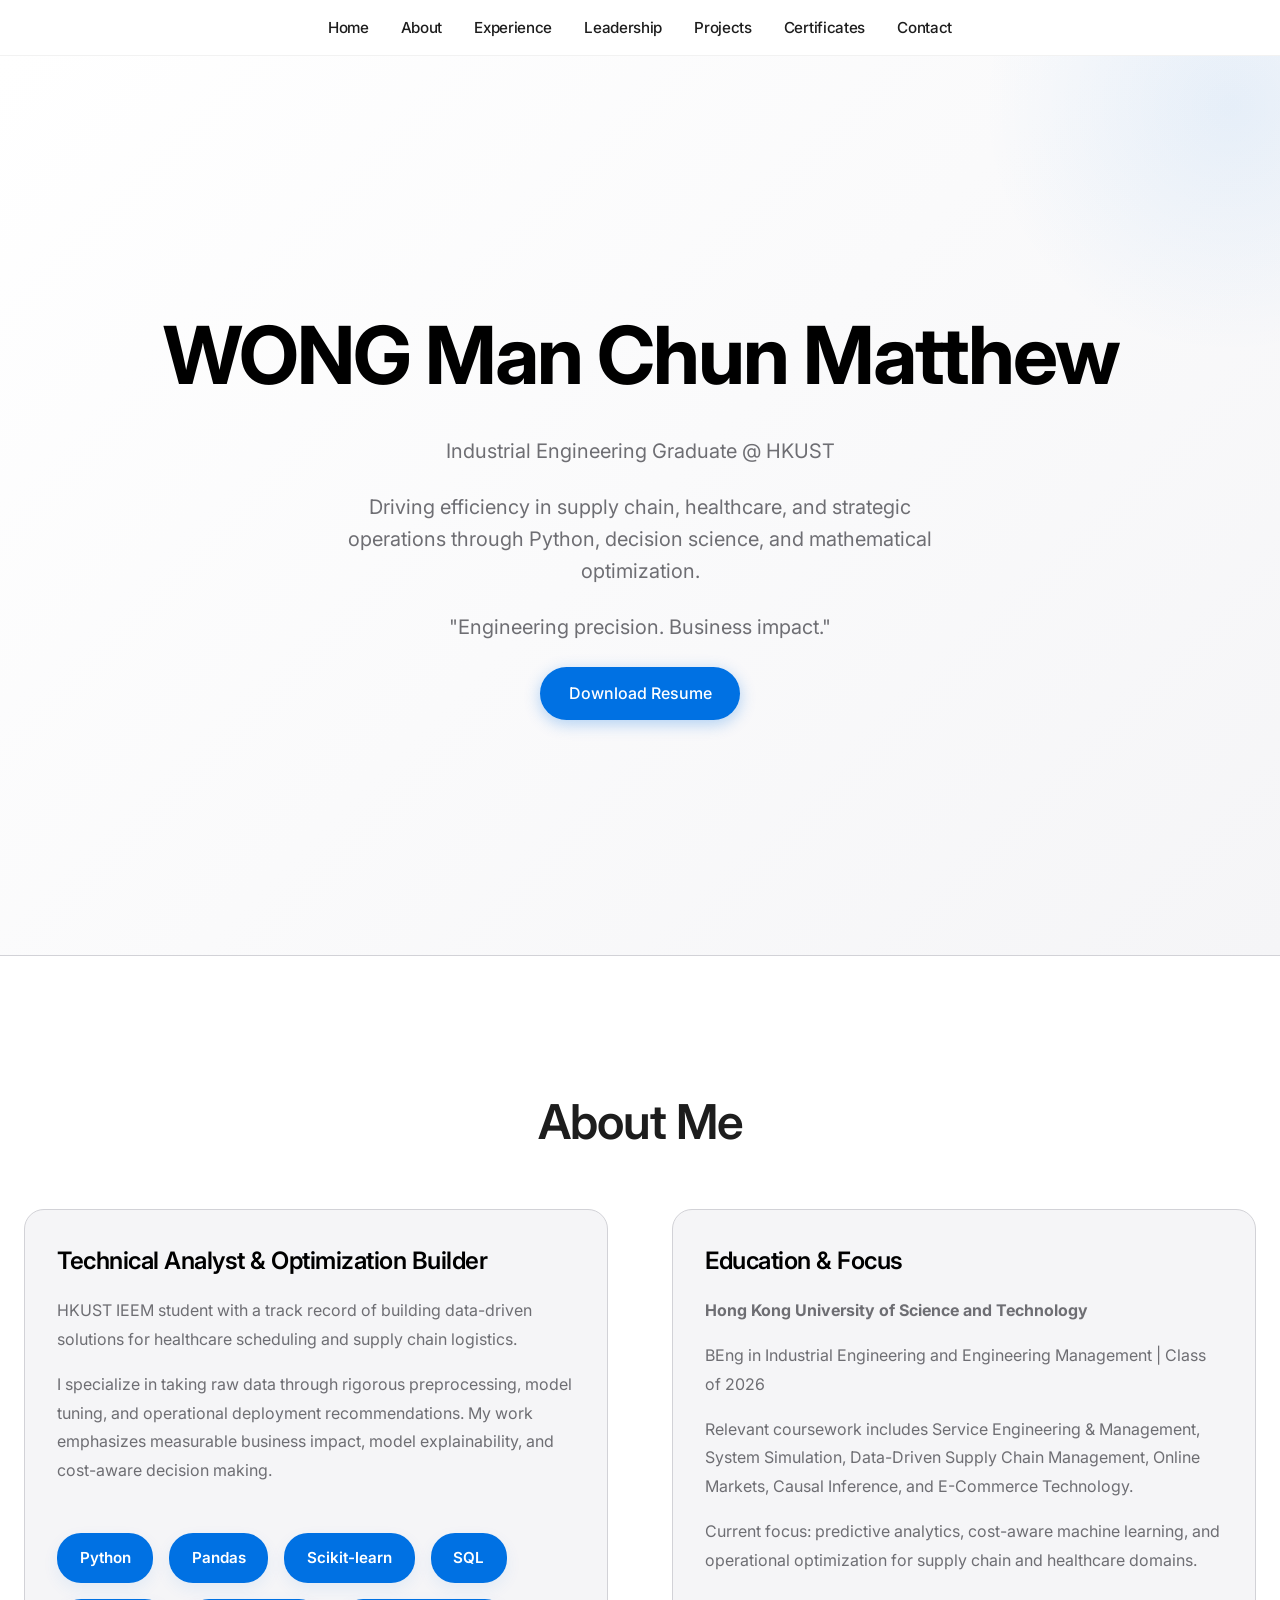
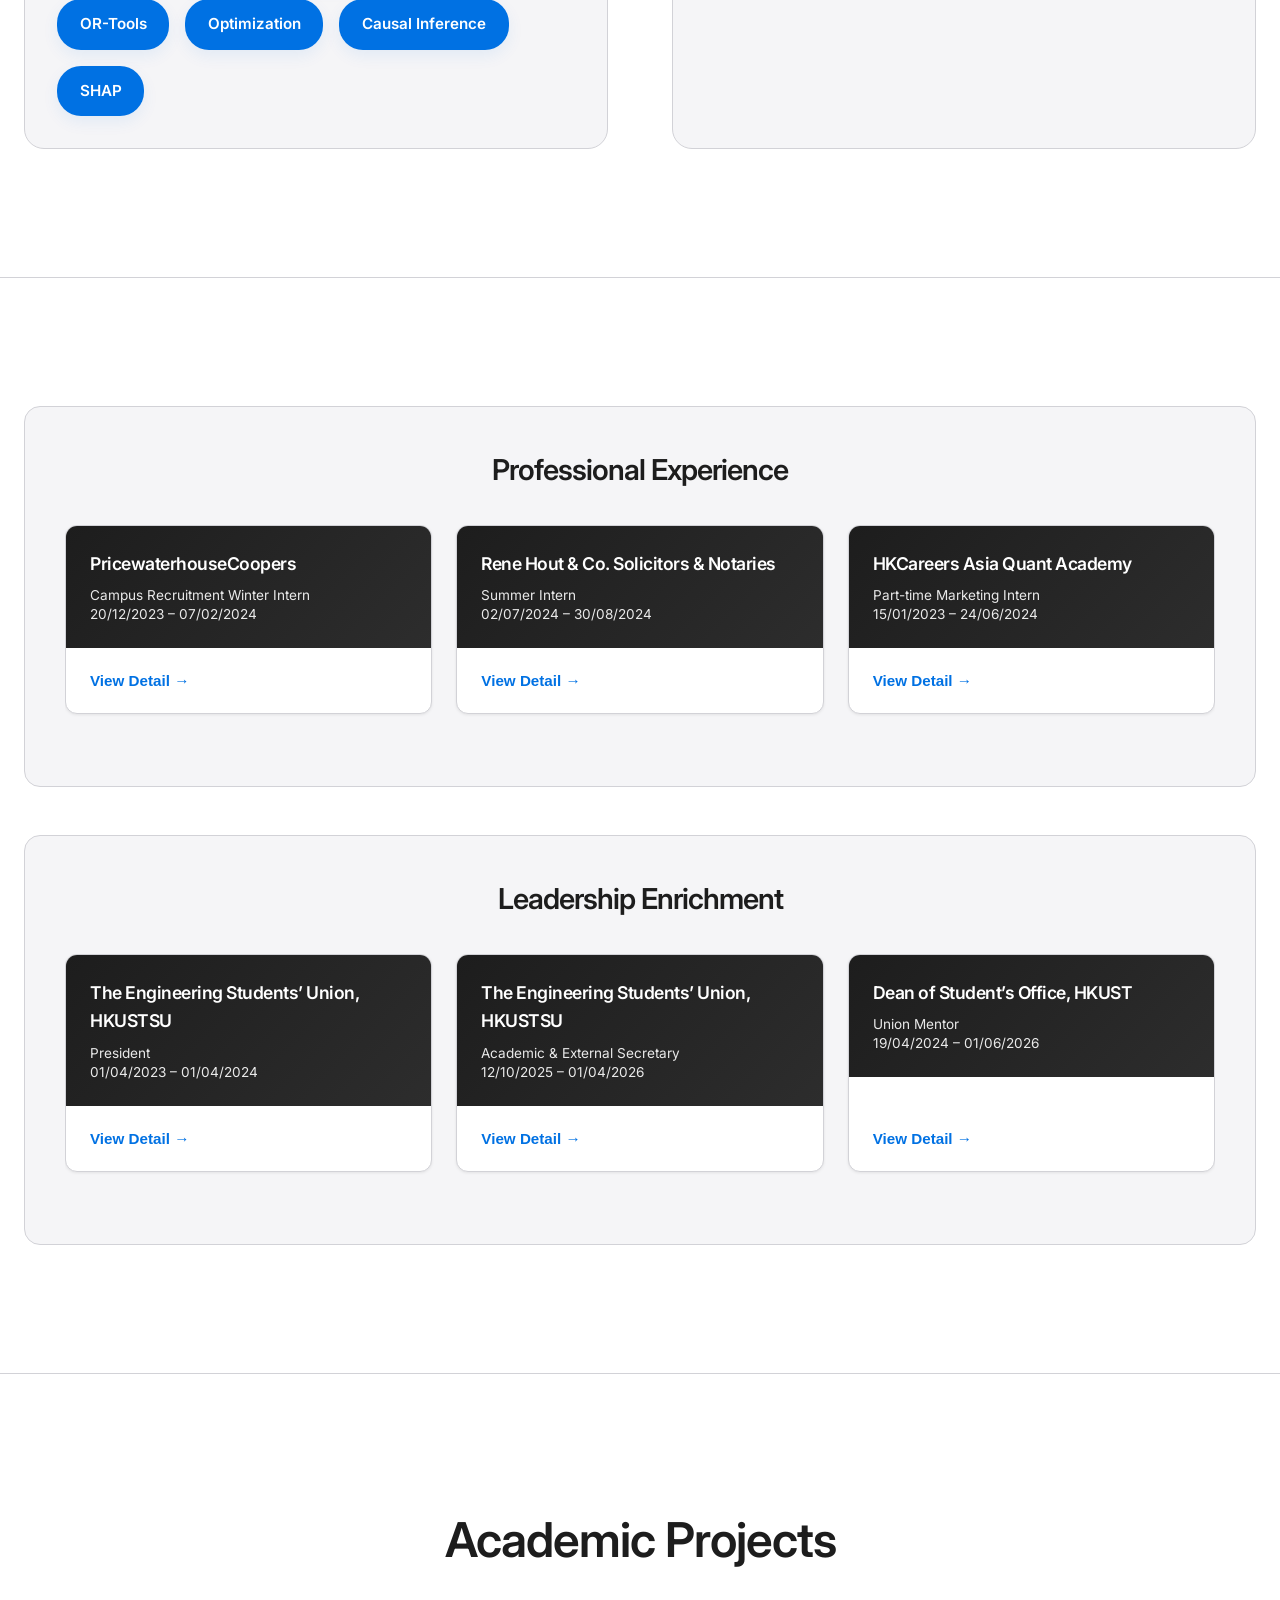
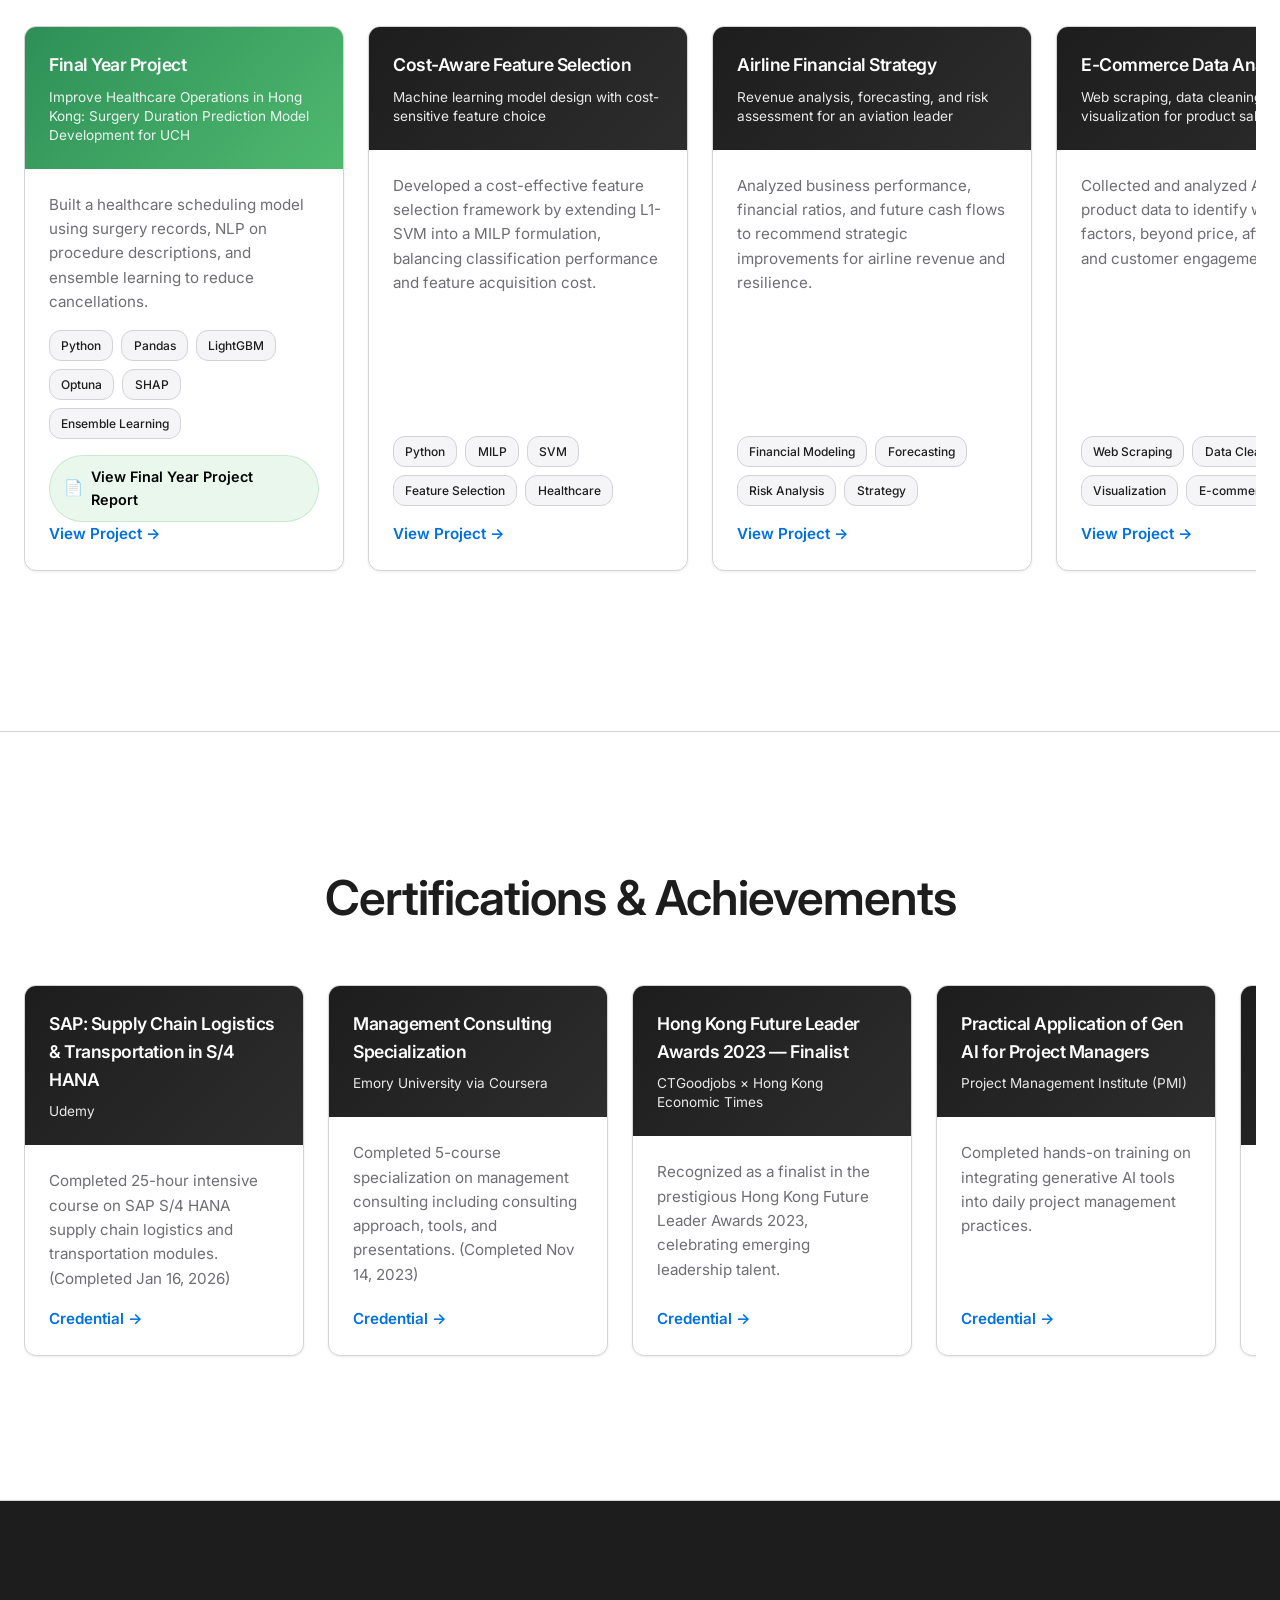
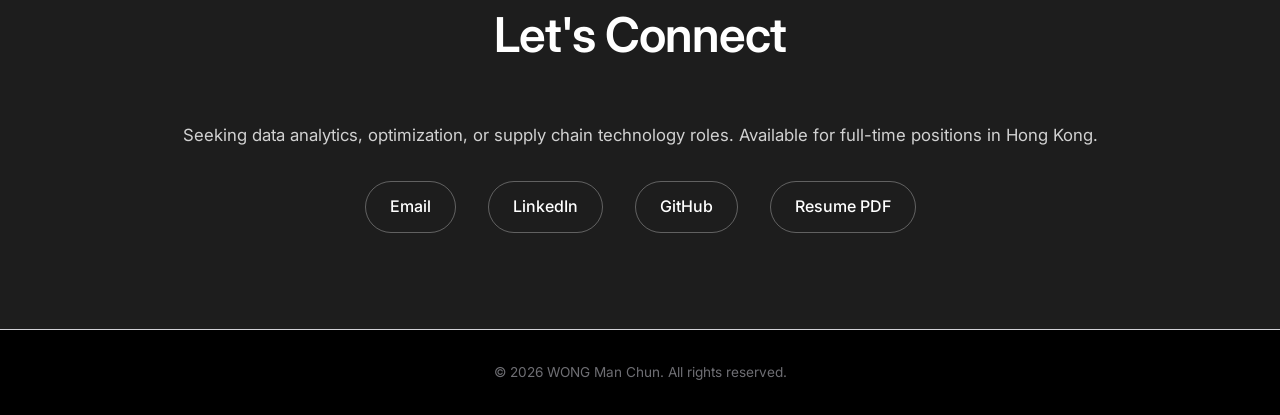
==== commit 80cbe792: "Add Final Year Project report bubble and in-browser viewer" ====
--- a/index.html
+++ b/index.html
@@ -1271,7 +1271,7 @@
                                     <span class="project-tag">SHAP</span>
                                     <span class="project-tag">Ensemble Learning</span>
                                 </div>
-                                <a href="project-final-year-surgery-scheduling.html#report" class="report-bubble" title="Open Final Year Project report">Final Year Project Report</a>
+                                <a href="Final Year Project Report.pdf" class="report-bubble" target="_blank" rel="noopener noreferrer">View Final Year Project Report</a>
                                 <a href="project-final-year-surgery-scheduling.html" class="project-link">View Project →</a>
                         </div>
                     </div>
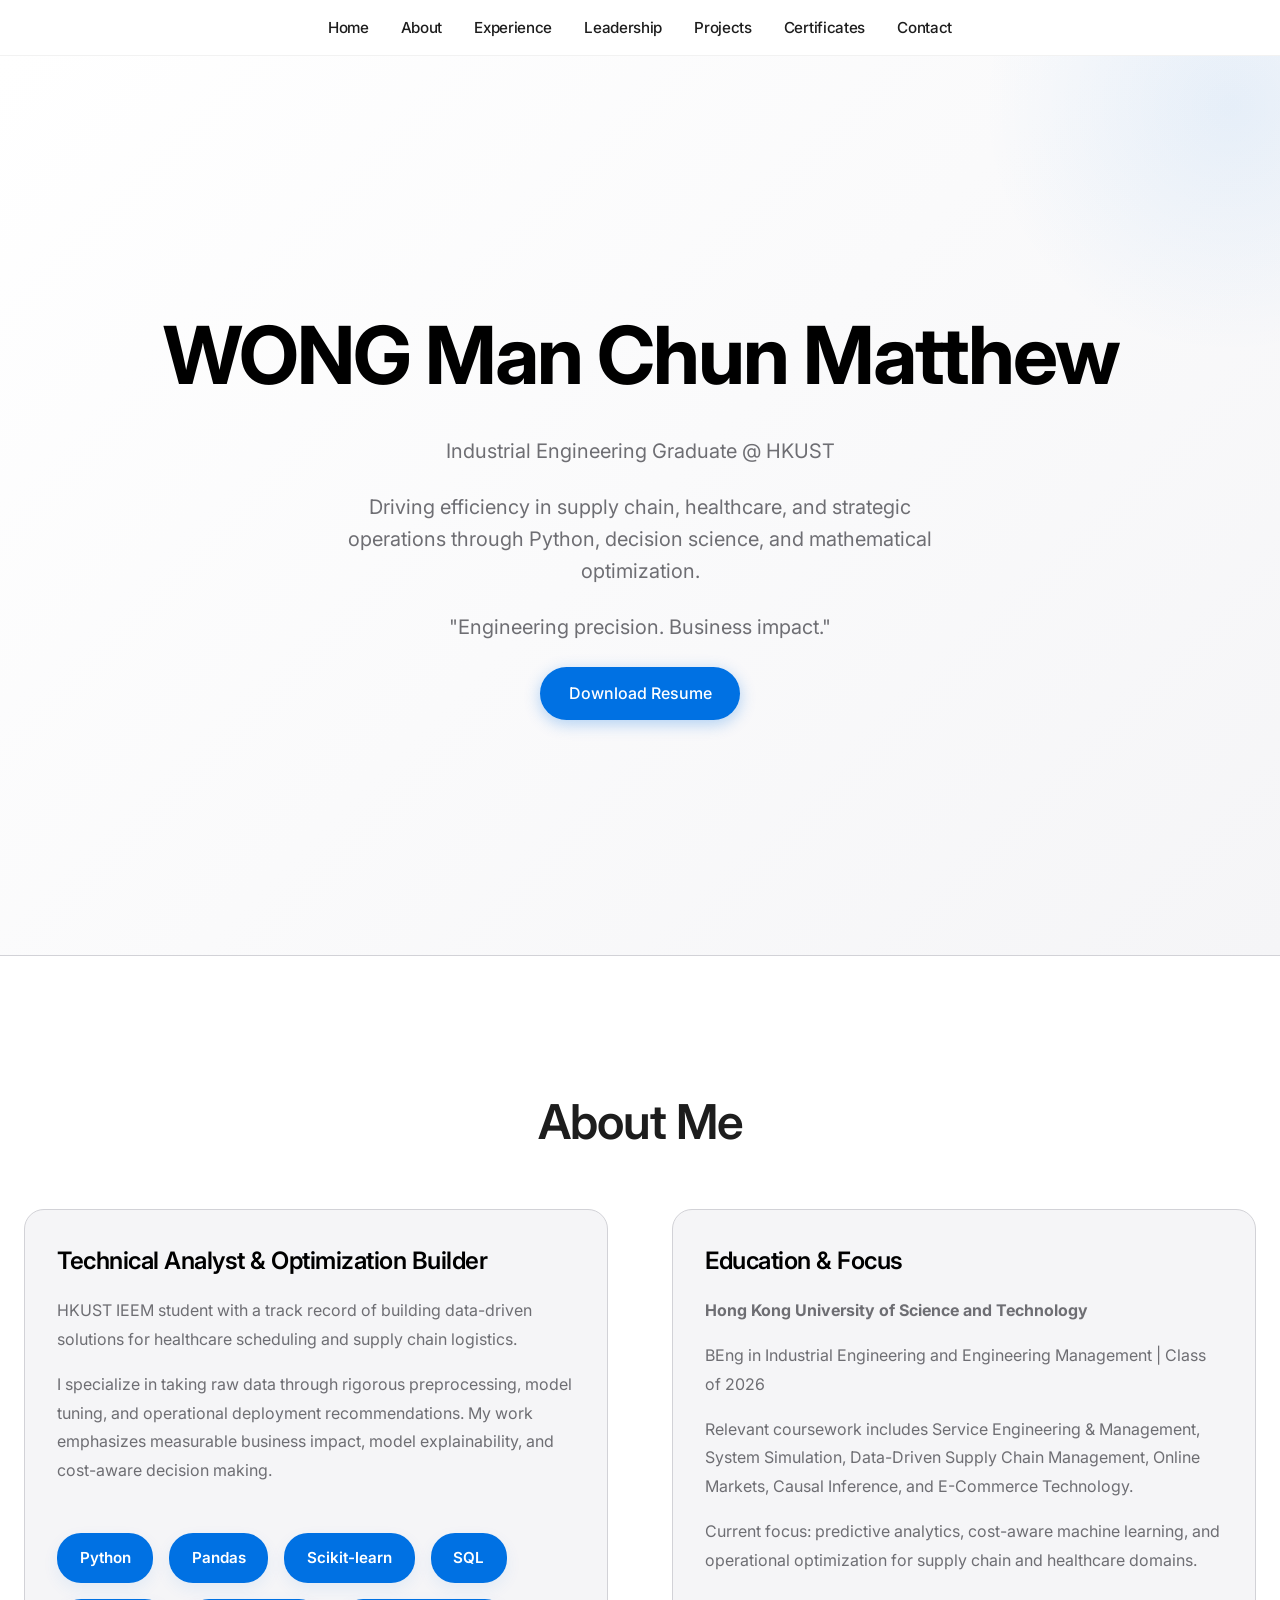
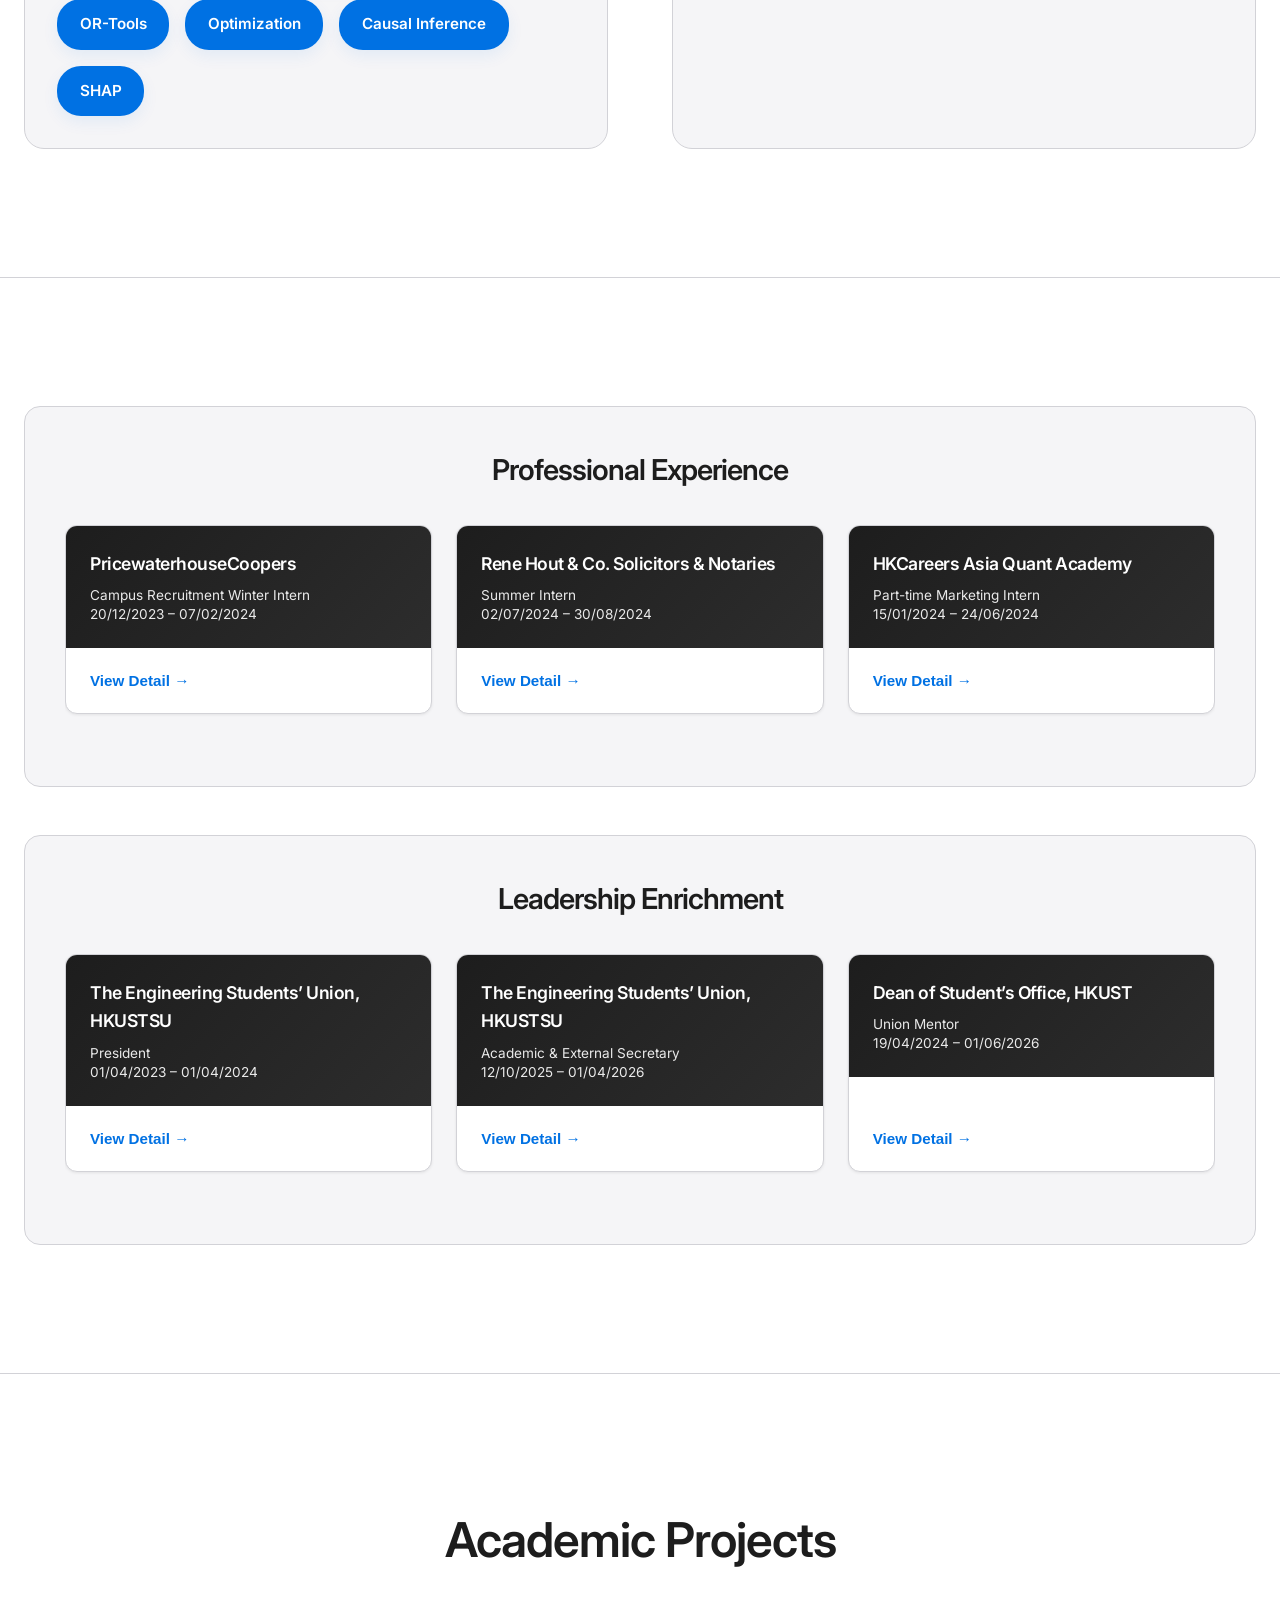
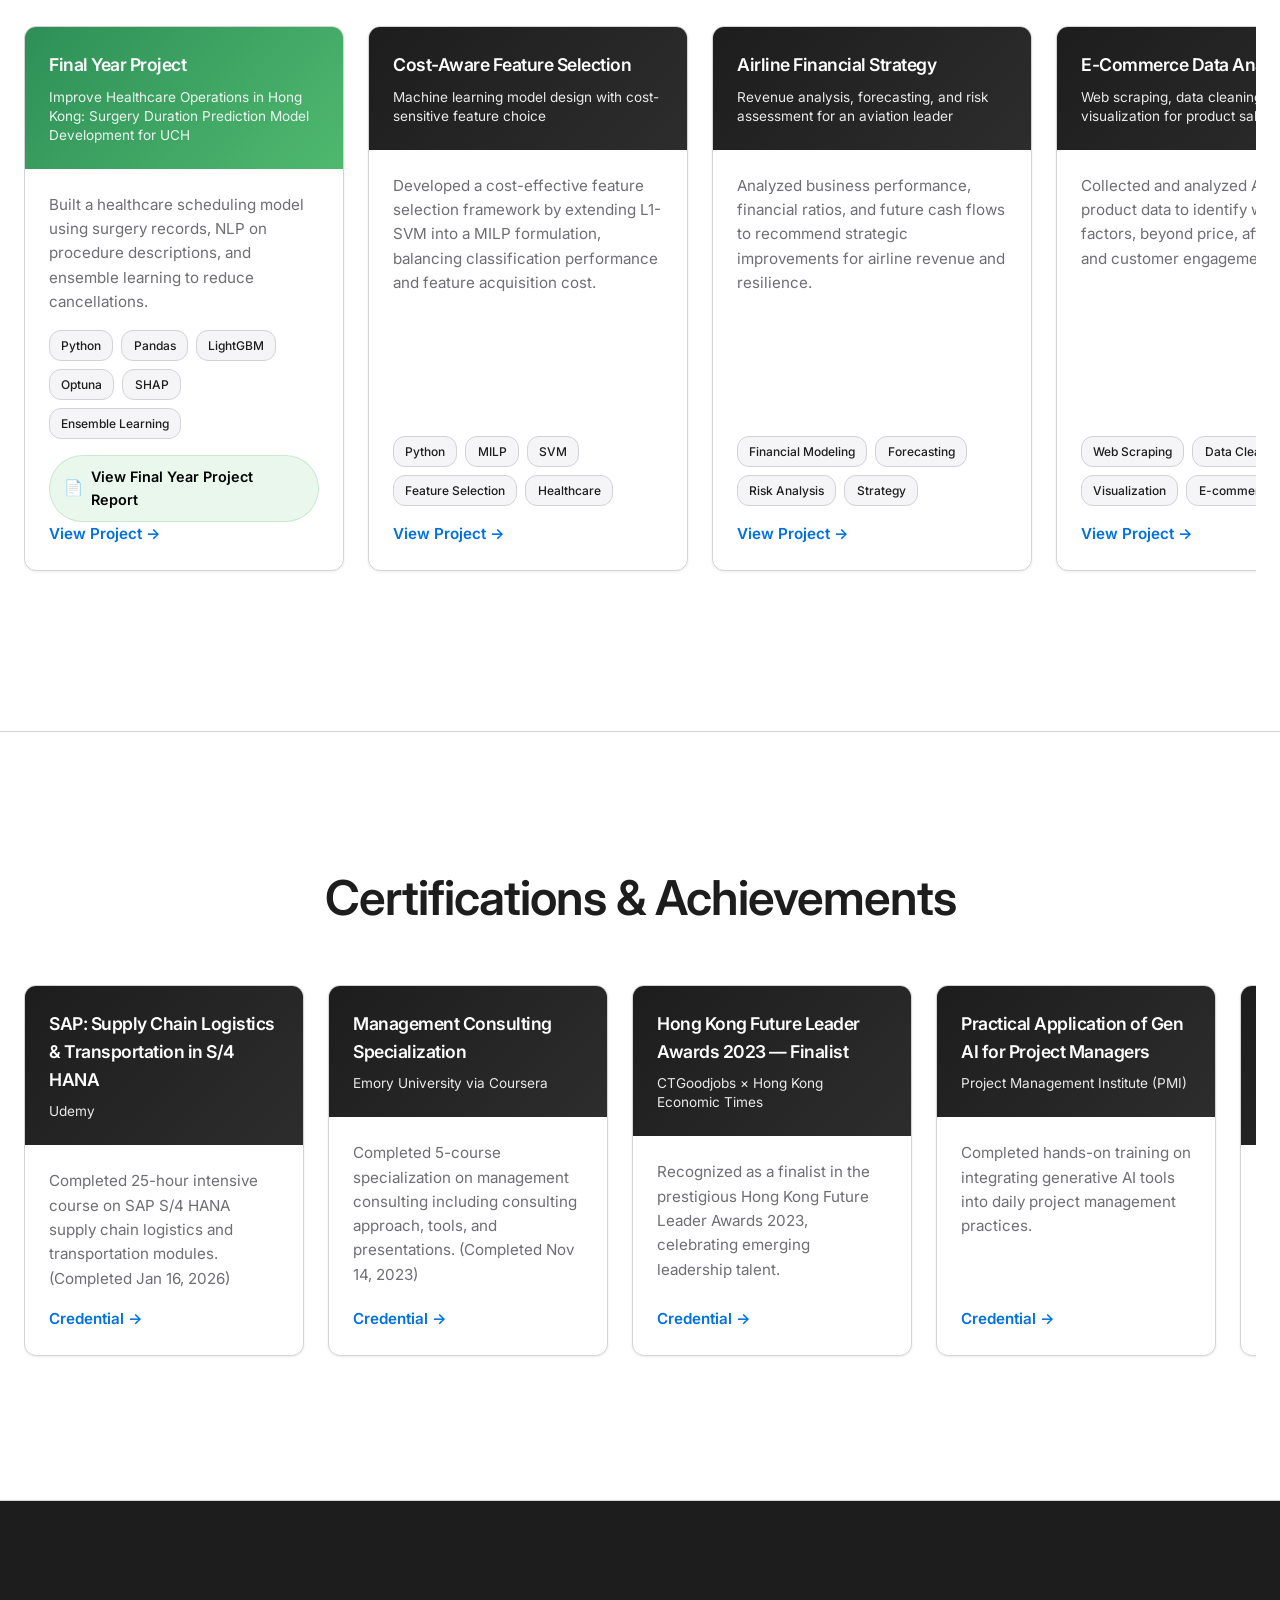
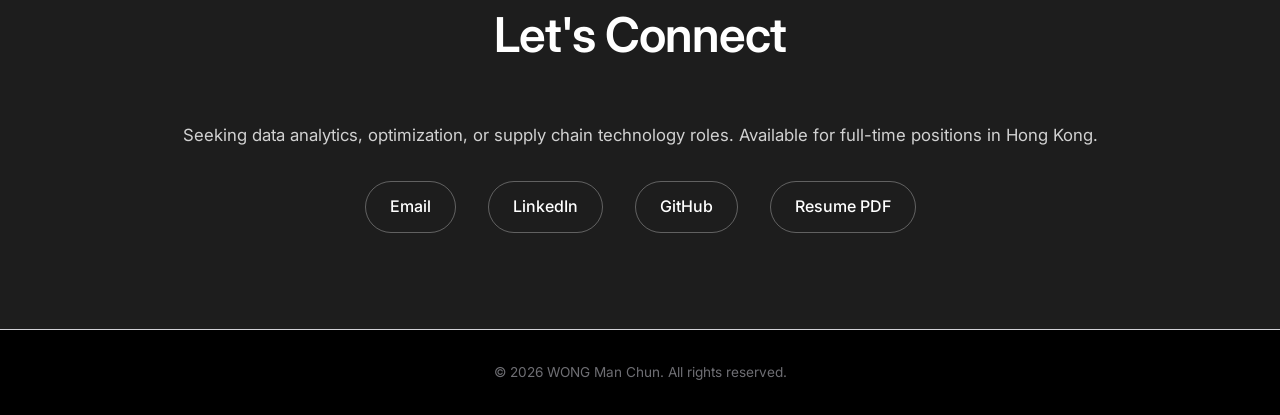
==== commit cc11f747: "#" ====
--- a/index.html
+++ b/index.html
@@ -1056,7 +1056,7 @@
                             <div class="project-card">
                                 <div class="project-header">
                                     <h3>HKCareers Asia Quant Academy</h3>
-                                    <p style="opacity: 0.9; margin: 0;">Part-time Marketing Intern<br>15/01/2023 – 24/06/2024</p>
+                                    <p style="opacity: 0.9; margin: 0;">Part-time Marketing Intern<br>15/01/2024 – 24/06/2024</p>
                                 </div>
                                 <div class="project-body">
                                     <button class="detail-button" aria-controls="detail-hkcareers" aria-expanded="false" onclick="showDetail('detail-hkcareers')">View Detail →</button>
